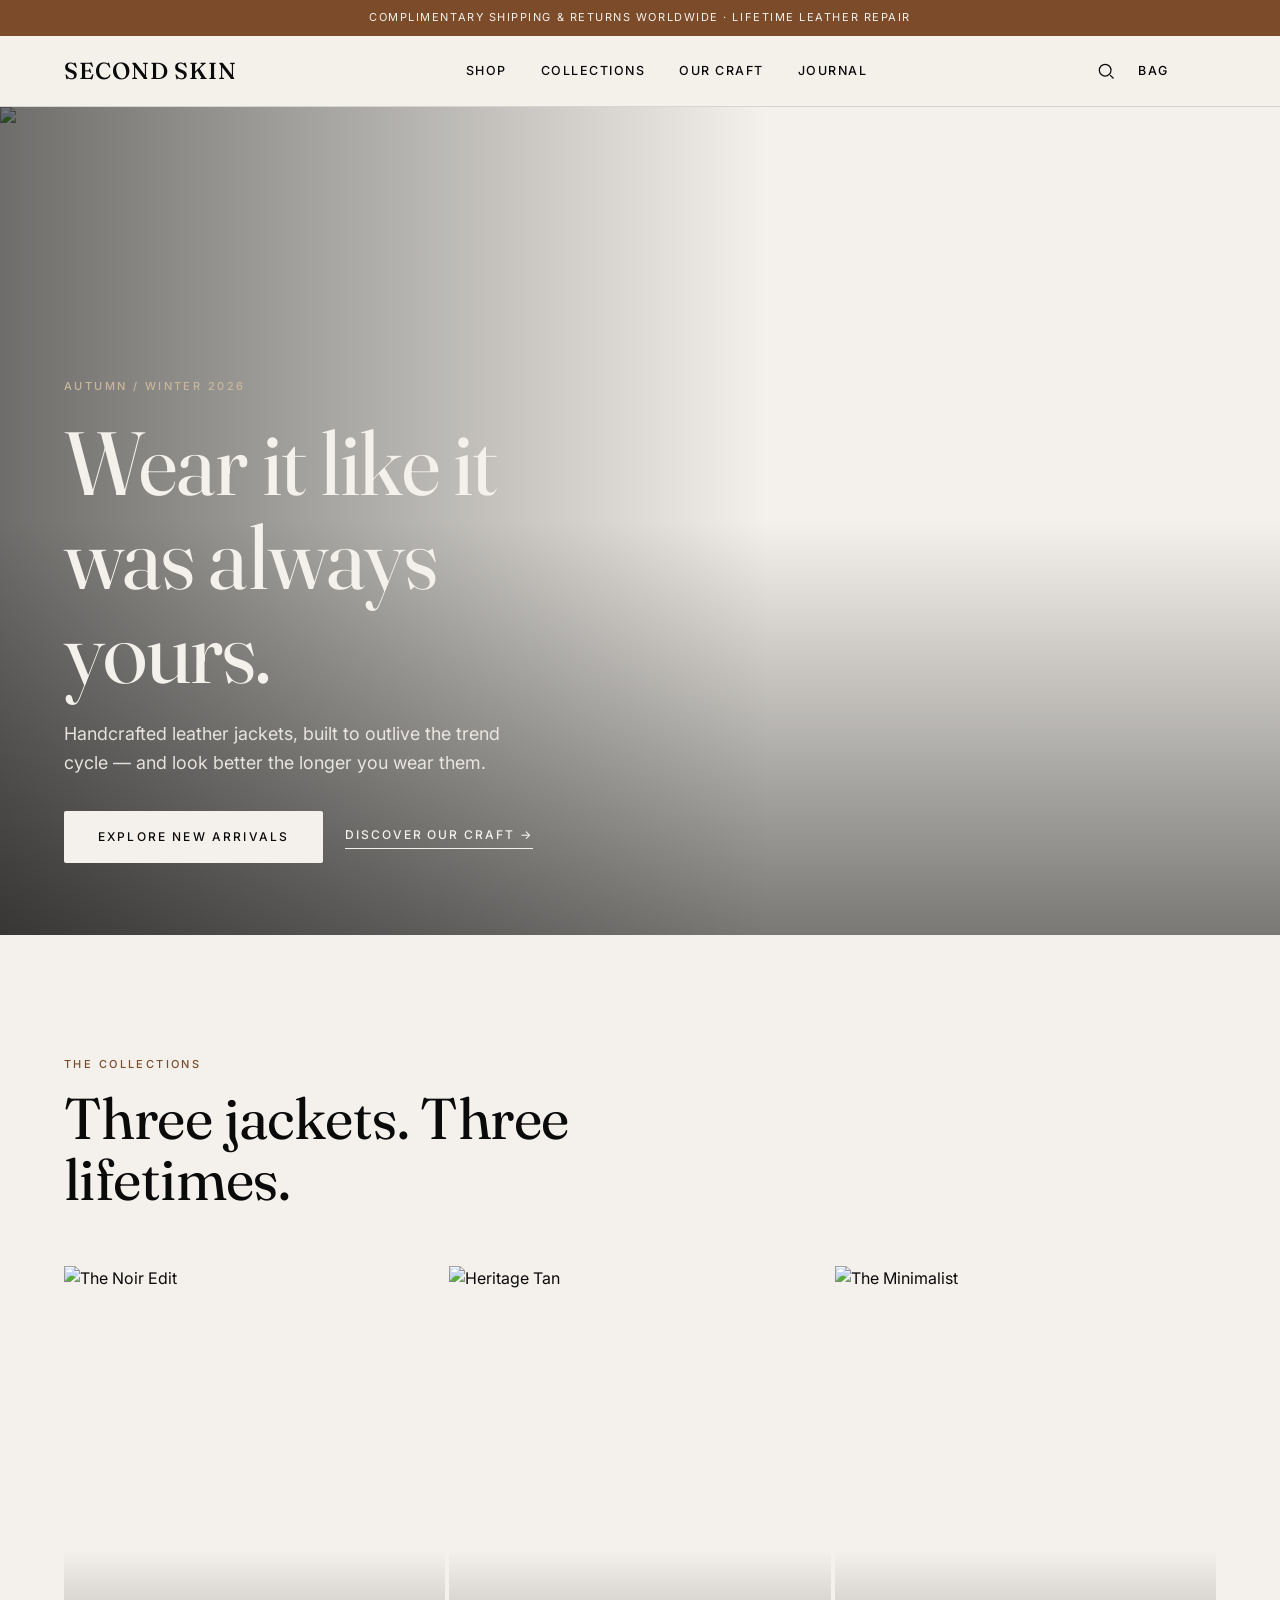
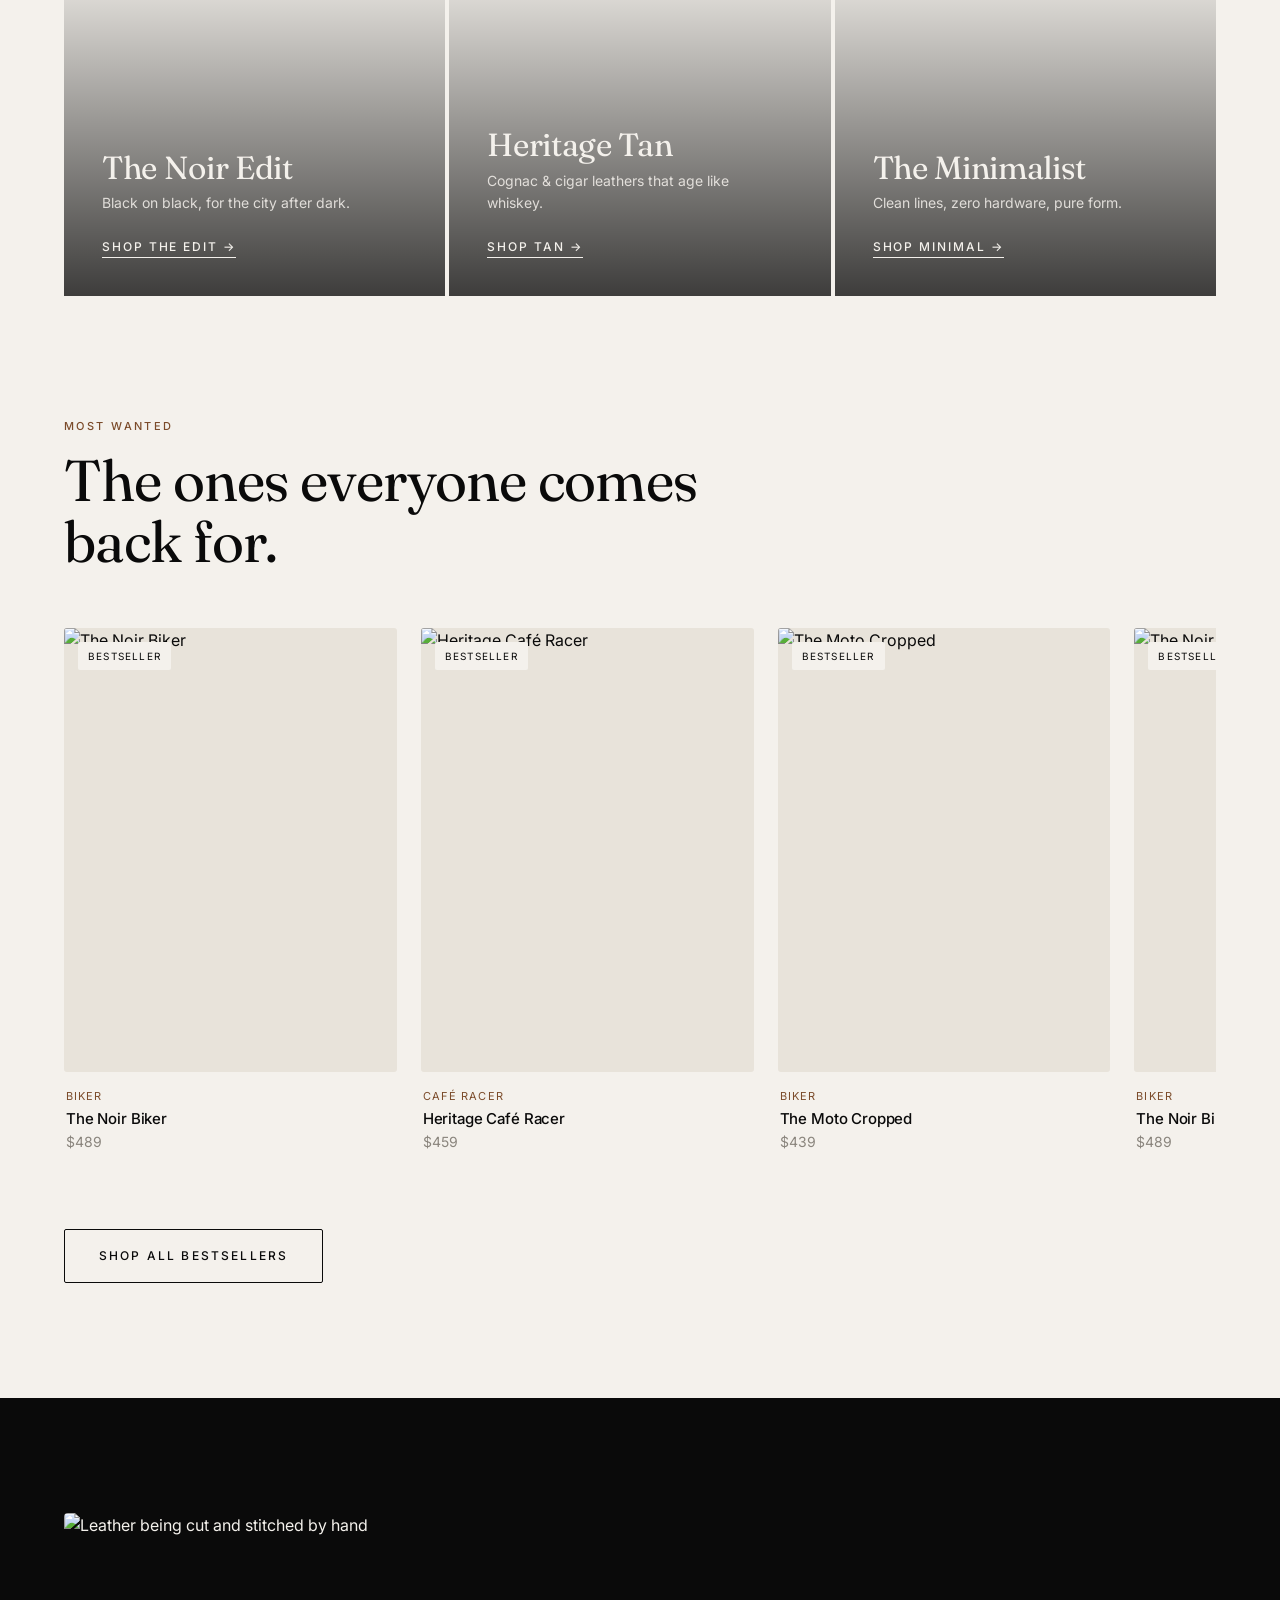
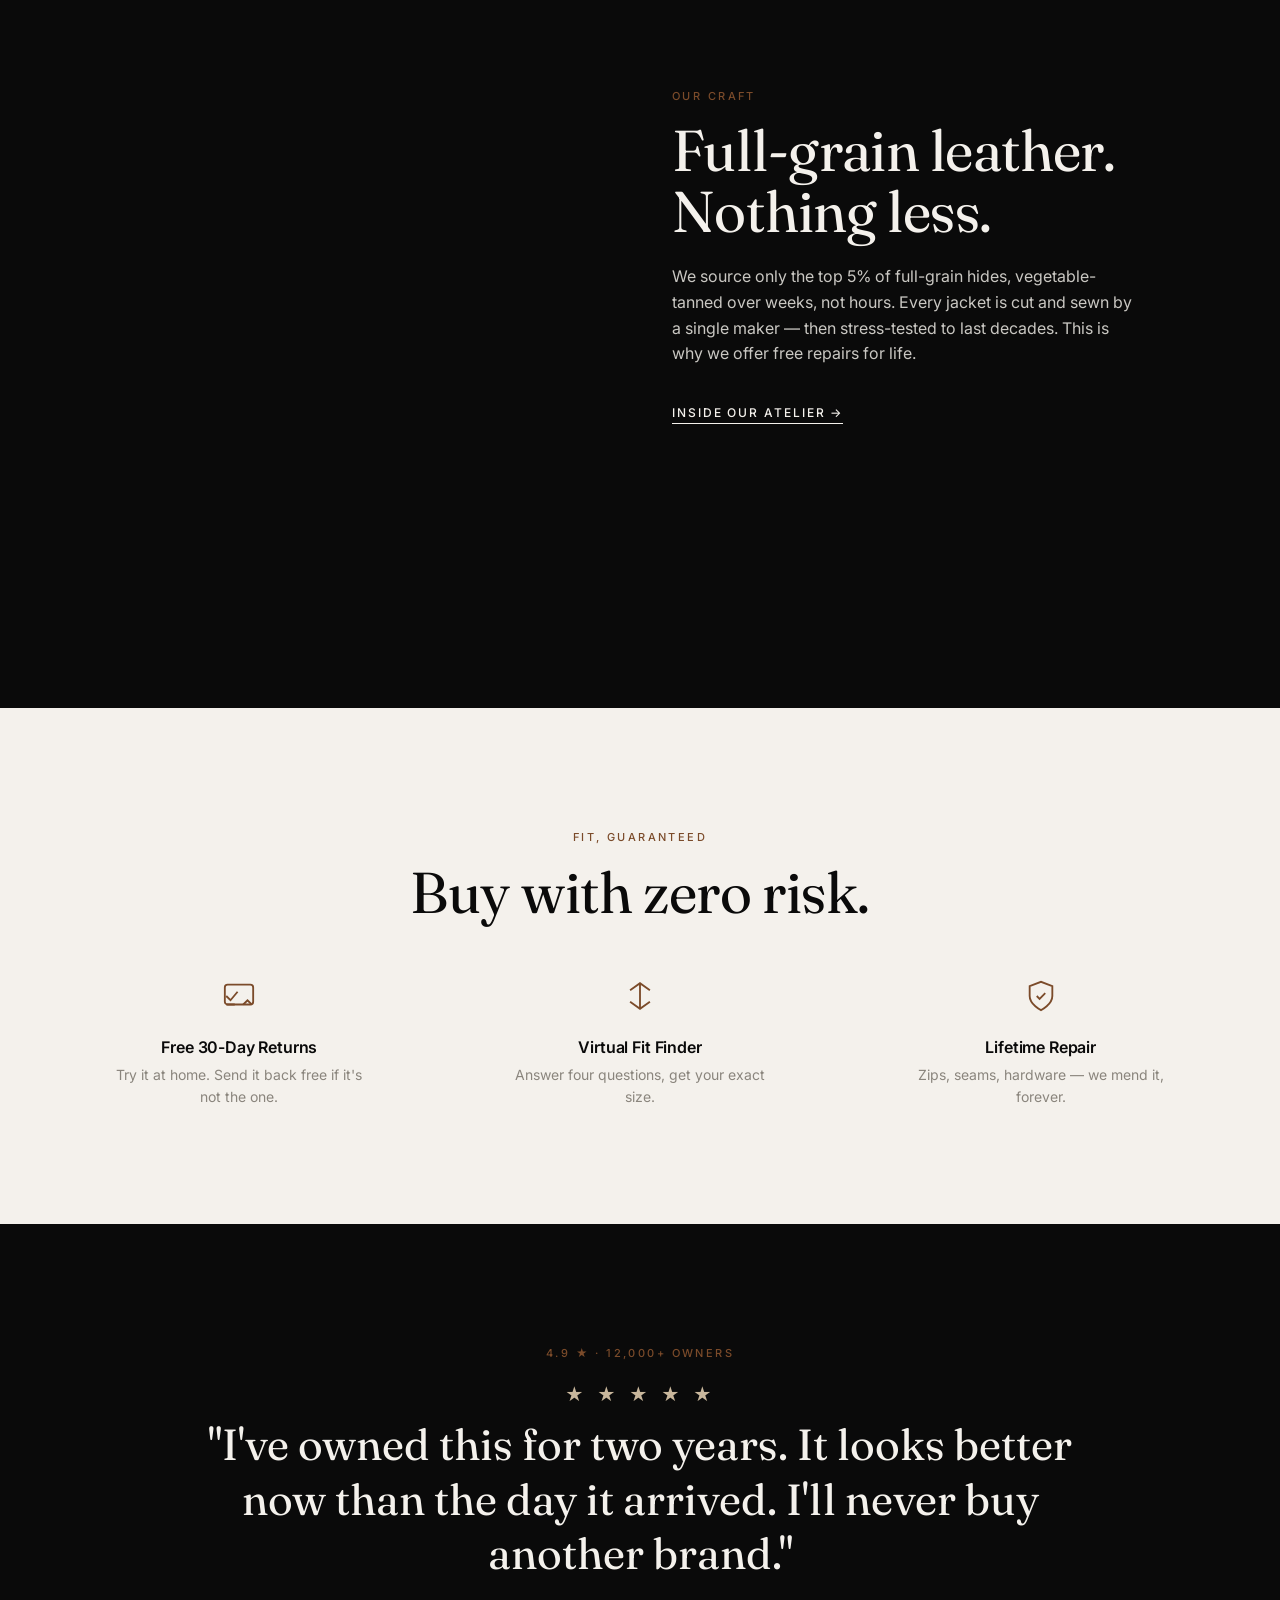
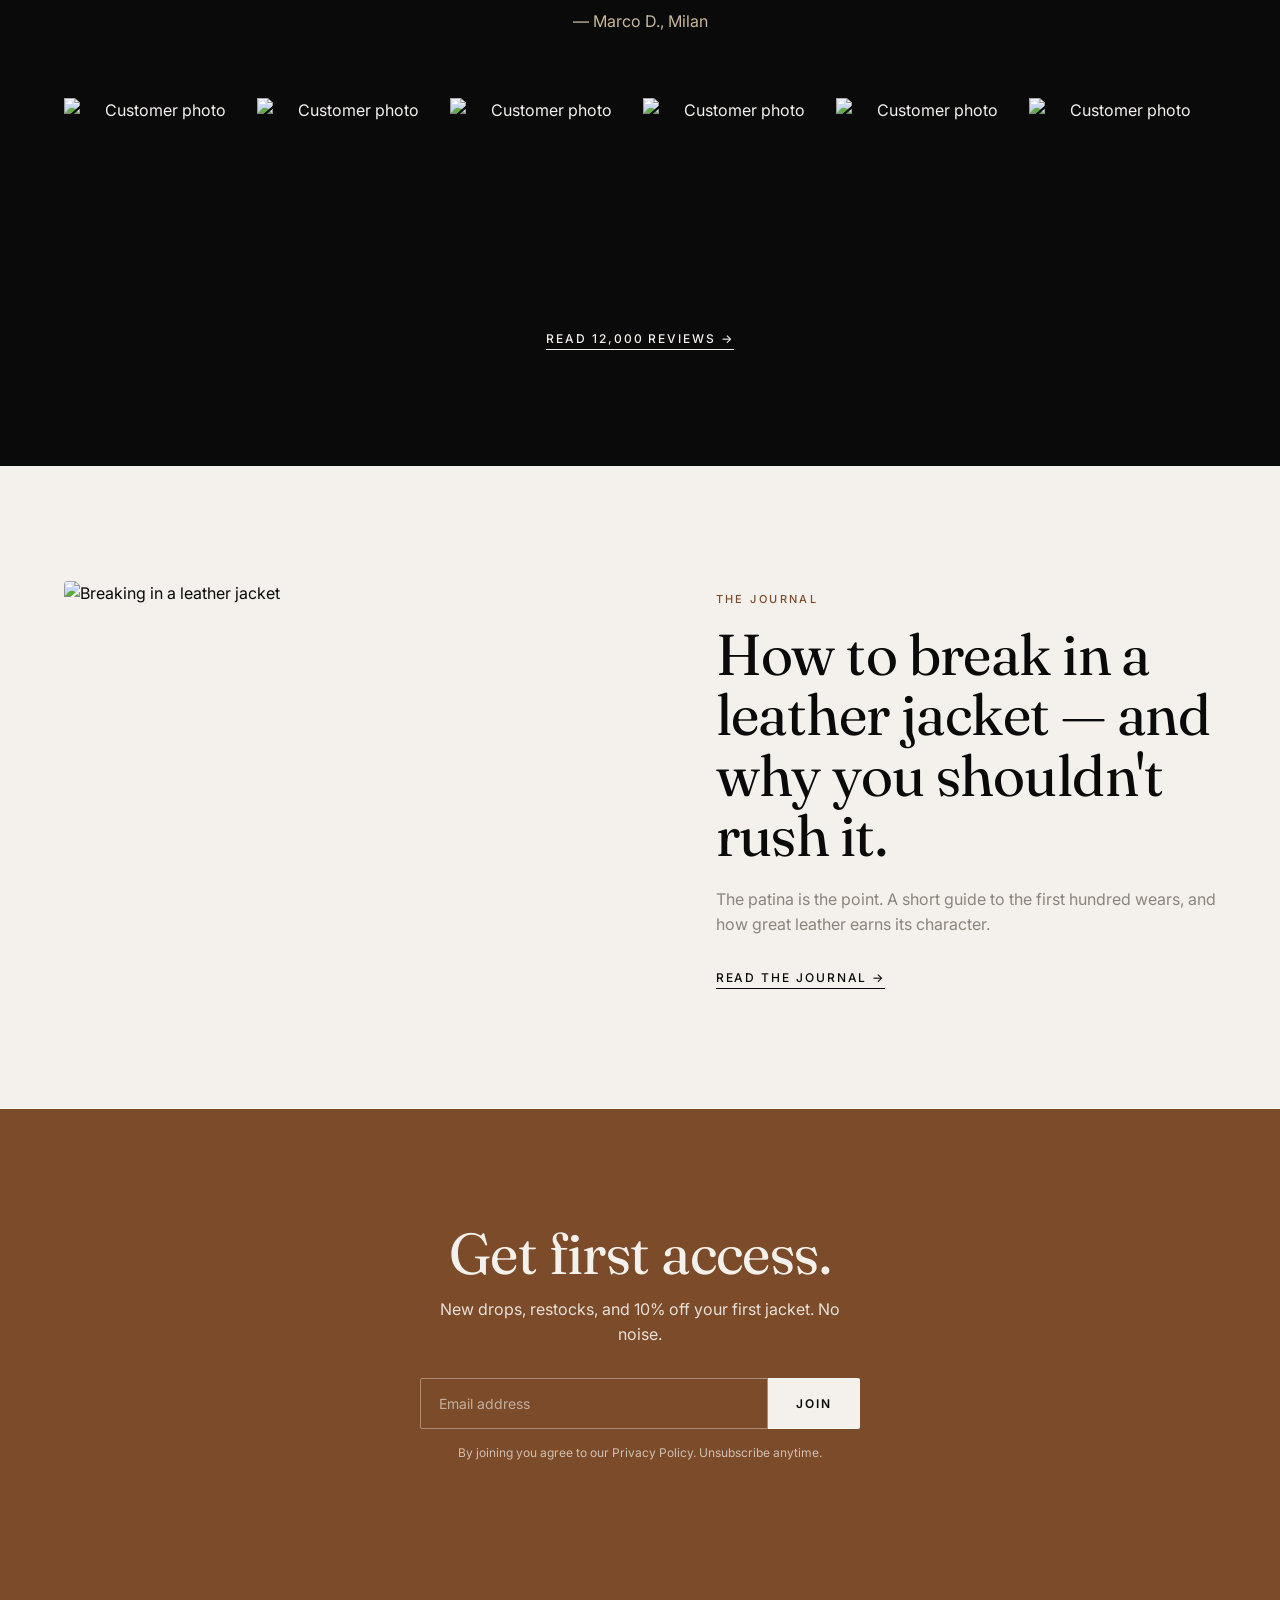
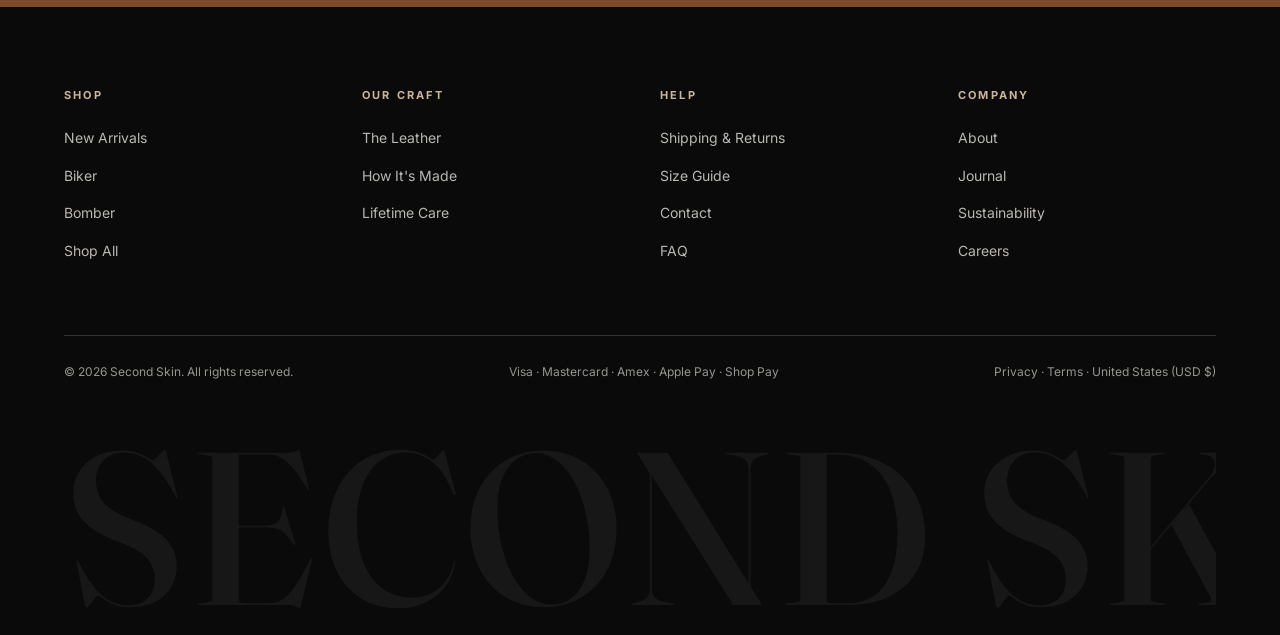
==== index.html @ db8f39bc "Initial commit: SECOND SKIN leather jacket storefront Complete static e-commerce front-end (HTML/CSS" ====
<!DOCTYPE html>
<html lang="en">
<head>
  <meta charset="UTF-8">
  <meta name="viewport" content="width=device-width, initial-scale=1.0">
  <title>Second Skin — Handcrafted Leather Jackets</title>
  <meta name="description" content="Second Skin makes handcrafted, full-grain leather jackets built to outlive the trend cycle. Free worldwide shipping, 30-day returns, lifetime repair.">
  <link rel="preconnect" href="https://fonts.googleapis.com">
  <link rel="preconnect" href="https://fonts.gstatic.com" crossorigin>
  <link href="https://fonts.googleapis.com/css2?family=Fraunces:opsz,wght@9..144,300;9..144,400;9..144,500&family=Inter:wght@400;500;600&display=swap" rel="stylesheet">
  <link rel="stylesheet" href="css/styles.css">
</head>
<body>
  <div id="site-header"></div>

  <!-- HERO -->
  <section class="hero">
    <div class="hero-media">
      <img src="https://images.unsplash.com/photo-1520975954732-35dd22299614?auto=format&fit=crop&w=1920&q=80" alt="Model in a cognac leather biker jacket at golden hour">
    </div>
    <div class="hero-inner">
      <span class="eyebrow" style="color:var(--sand)">Autumn / Winter 2026</span>
      <h1 class="display">Wear it like it<br>was always yours.</h1>
      <p>Handcrafted leather jackets, built to outlive the trend cycle — and look better the longer you wear them.</p>
      <div class="hero-ctas">
        <a href="shop.html?f=New" class="btn btn-light">Explore New Arrivals</a>
        <a href="craft.html" class="link-underline" style="color:var(--bone)">Discover Our Craft →</a>
      </div>
    </div>
  </section>

  <!-- FEATURED COLLECTIONS -->
  <section class="section">
    <div class="section-head reveal">
      <span class="eyebrow">The Collections</span>
      <h2 class="h2">Three jackets. Three lifetimes.</h2>
    </div>
    <div class="collections">
      <a class="collection-card reveal" href="collections.html#noir">
        <img src="https://images.unsplash.com/photo-1539533018447-63fcce2678e3?auto=format&fit=crop&w=900&q=80" alt="The Noir Edit">
        <div class="cc-body">
          <h3 class="h3">The Noir Edit</h3>
          <p>Black on black, for the city after dark.</p>
          <span class="link-underline" style="color:var(--bone)">Shop The Edit →</span>
        </div>
      </a>
      <a class="collection-card reveal" href="collections.html#tan">
        <img src="https://images.unsplash.com/photo-1591047139829-d91aecb6caea?auto=format&fit=crop&w=900&q=80" alt="Heritage Tan">
        <div class="cc-body">
          <h3 class="h3">Heritage Tan</h3>
          <p>Cognac &amp; cigar leathers that age like whiskey.</p>
          <span class="link-underline" style="color:var(--bone)">Shop Tan →</span>
        </div>
      </a>
      <a class="collection-card reveal" href="collections.html#minimal">
        <img src="https://images.unsplash.com/photo-1521223890158-f9f7c3d5d504?auto=format&fit=crop&w=900&q=80" alt="The Minimalist">
        <div class="cc-body">
          <h3 class="h3">The Minimalist</h3>
          <p>Clean lines, zero hardware, pure form.</p>
          <span class="link-underline" style="color:var(--bone)">Shop Minimal →</span>
        </div>
      </a>
    </div>
  </section>

  <!-- BESTSELLERS RAIL -->
  <section class="section" style="padding-top:0;">
    <div class="section-head reveal">
      <span class="eyebrow">Most Wanted</span>
      <h2 class="h2">The ones everyone comes back for.</h2>
    </div>
    <div class="rail reveal" id="bestseller-rail"></div>
    <div style="margin-top:40px;">
      <a href="shop.html?f=Bestseller" class="btn btn-outline">Shop All Bestsellers</a>
    </div>
  </section>

  <!-- CRAFT STORY -->
  <section class="section dark">
    <div class="split">
      <div class="split-media reveal">
        <img src="https://images.unsplash.com/photo-1556905055-8f358a7a47b2?auto=format&fit=crop&w=1000&q=80" alt="Leather being cut and stitched by hand">
      </div>
      <div class="split-body reveal">
        <span class="eyebrow">Our Craft</span>
        <h2 class="h2" style="margin:14px 0;">Full-grain leather.<br>Nothing less.</h2>
        <p>We source only the top 5% of full-grain hides, vegetable-tanned over weeks, not hours. Every jacket is cut and sewn by a single maker — then stress-tested to last decades. This is why we offer free repairs for life.</p>
        <a href="craft.html" class="link-underline" style="color:var(--bone)">Inside Our Atelier →</a>
      </div>
    </div>
  </section>

  <!-- REASSURANCE -->
  <section class="section">
    <div class="section-head center reveal">
      <span class="eyebrow">Fit, Guaranteed</span>
      <h2 class="h2">Buy with zero risk.</h2>
    </div>
    <div class="reassure">
      <div class="item reveal">
        <svg viewBox="0 0 24 24"><path d="M3 12l3 3 5-6m4 9l3-3 3 3M3 18h6"/><rect x="2" y="4" width="20" height="14" rx="2"/></svg>
        <h3>Free 30-Day Returns</h3>
        <p>Try it at home. Send it back free if it's not the one.</p>
      </div>
      <div class="item reveal">
        <svg viewBox="0 0 24 24"><path d="M12 3v18M5 8l7-5 7 5M5 16l7 5 7-5"/></svg>
        <h3>Virtual Fit Finder</h3>
        <p>Answer four questions, get your exact size.</p>
      </div>
      <div class="item reveal">
        <svg viewBox="0 0 24 24"><path d="M12 22s8-4 8-10V5l-8-3-8 3v7c0 6 8 10 8 10z"/><path d="M9 12l2 2 4-4"/></svg>
        <h3>Lifetime Repair</h3>
        <p>Zips, seams, hardware — we mend it, forever.</p>
      </div>
    </div>
  </section>

  <!-- SOCIAL PROOF -->
  <section class="section dark center">
    <span class="eyebrow reveal">4.9 ★ · 12,000+ Owners</span>
    <p class="stars reveal" style="margin:16px 0 8px;">★ ★ ★ ★ ★</p>
    <blockquote class="proof-quote reveal">"I've owned this for two years. It looks better now than the day it arrived. I'll never buy another brand."</blockquote>
    <p class="muted reveal">— Marco D., Milan</p>
    <div class="ugc reveal">
      <img src="https://images.unsplash.com/photo-1551028719-00167b16eac5?auto=format&fit=crop&w=400&q=70" alt="Customer photo">
      <img src="https://images.unsplash.com/photo-1473966968600-fa801b869a1a?auto=format&fit=crop&w=400&q=70" alt="Customer photo">
      <img src="https://images.unsplash.com/photo-1485218126466-34e6392ec754?auto=format&fit=crop&w=400&q=70" alt="Customer photo">
      <img src="https://images.unsplash.com/photo-1544022613-e87ca75a784a?auto=format&fit=crop&w=400&q=70" alt="Customer photo">
      <img src="https://images.unsplash.com/photo-1592878904946-b3cd8ae243d0?auto=format&fit=crop&w=400&q=70" alt="Customer photo">
      <img src="https://images.unsplash.com/photo-1496747611176-843222e1e57c?auto=format&fit=crop&w=400&q=70" alt="Customer photo">
    </div>
    <p style="margin-top:40px;"><a href="#" class="link-underline" style="color:var(--bone)">Read 12,000 Reviews →</a></p>
  </section>

  <!-- EDITORIAL TEASER -->
  <section class="section">
    <div class="editorial">
      <a class="editorial-media reveal" href="journal.html">
        <img src="https://images.unsplash.com/photo-1559551409-dadc959f76b8?auto=format&fit=crop&w=1100&q=80" alt="Breaking in a leather jacket">
      </a>
      <div class="reveal">
        <span class="eyebrow">The Journal</span>
        <h2 class="h2" style="margin:14px 0 20px;">How to break in a leather jacket — and why you shouldn't rush it.</h2>
        <p class="muted" style="margin-bottom:26px;">The patina is the point. A short guide to the first hundred wears, and how great leather earns its character.</p>
        <a href="journal.html" class="link-underline">Read The Journal →</a>
      </div>
    </div>
  </section>

  <!-- EMAIL CAPTURE -->
  <section class="section capture">
    <h2 class="h2 reveal">Get first access.</h2>
    <p class="reveal">New drops, restocks, and 10% off your first jacket. No noise.</p>
    <form class="reveal" onsubmit="event.preventDefault(); this.reset(); showToast('Welcome to Second Skin — check your inbox for 10% off.');">
      <input type="email" placeholder="Email address" required aria-label="Email address">
      <button type="submit">Join</button>
    </form>
    <p class="note reveal">By joining you agree to our Privacy Policy. Unsubscribe anytime.</p>
  </section>

  <div id="site-footer"></div>

  <script src="js/products.js"></script>
  <script src="js/cart.js"></script>
  <script src="js/main.js"></script>
  <script>
    document.addEventListener("DOMContentLoaded", () => {
      const rail = document.getElementById("bestseller-rail");
      const best = PRODUCTS.filter(p => p.tag === "Bestseller").concat(PRODUCTS).slice(0, 6);
      rail.innerHTML = best.map(productCardHTML).join("");
    });
  </script>
</body>
</html>
---- css/styles.css ----
/* =========================================================
   SECOND SKIN — Design System
   ========================================================= */

:root {
  /* Palette */
  --onyx:        #0A0A0A;
  --bone:        #F4F1EC;
  --smoke:       #1C1C1C;
  --cognac:      #7B4B2A;
  --cognac-deep: #5E3920;
  --sand:        #C9B79C;
  --stone:       #8A857D;
  --line:        rgba(0,0,0,0.12);
  --line-light:  rgba(255,255,255,0.16);

  /* Type */
  --serif: "Fraunces", Georgia, "Times New Roman", serif;
  --sans:  "Inter", -apple-system, BlinkMacSystemFont, "Segoe UI", sans-serif;

  /* Spacing scale */
  --pad: clamp(20px, 5vw, 80px);

  /* Motion */
  --ease: cubic-bezier(0.22, 1, 0.36, 1);
}

/* ---------- Reset ---------- */
*, *::before, *::after { box-sizing: border-box; margin: 0; padding: 0; }
html { scroll-behavior: smooth; -webkit-text-size-adjust: 100%; }
body {
  font-family: var(--sans);
  background: var(--bone);
  color: var(--onyx);
  line-height: 1.6;
  font-size: 16px;
  -webkit-font-smoothing: antialiased;
  overflow-x: hidden;
}
img { display: block; max-width: 100%; height: auto; }
a { color: inherit; text-decoration: none; }
button { font-family: inherit; cursor: pointer; border: none; background: none; }
ul { list-style: none; }

/* ---------- Typographic helpers ---------- */
.eyebrow {
  font-size: 11px;
  letter-spacing: 0.22em;
  text-transform: uppercase;
  font-weight: 500;
  color: var(--cognac);
}
h1, h2, h3 { font-family: var(--serif); font-weight: 400; line-height: 1.05; letter-spacing: -0.01em; }
.display { font-size: clamp(2.6rem, 7vw, 6rem); }
.h2 { font-size: clamp(2rem, 4.5vw, 3.6rem); }
.h3 { font-size: clamp(1.4rem, 2.5vw, 2rem); }
.muted { color: var(--stone); }
.serif { font-family: var(--serif); }

/* ---------- Buttons ---------- */
.btn {
  display: inline-flex; align-items: center; gap: 10px;
  padding: 16px 34px;
  font-size: 12px; letter-spacing: 0.18em; text-transform: uppercase; font-weight: 500;
  border-radius: 2px;
  transition: all .4s var(--ease);
  cursor: pointer;
}
.btn-primary { background: var(--cognac); color: var(--bone); }
.btn-primary:hover { background: var(--cognac-deep); transform: translateY(-2px); }
.btn-light { background: var(--bone); color: var(--onyx); }
.btn-light:hover { background: #fff; transform: translateY(-2px); }
.btn-outline { border: 1px solid currentColor; }
.btn-outline:hover { background: var(--onyx); color: var(--bone); border-color: var(--onyx); }
.link-underline {
  font-size: 12px; letter-spacing: 0.16em; text-transform: uppercase; font-weight: 500;
  border-bottom: 1px solid currentColor; padding-bottom: 3px;
  transition: opacity .3s var(--ease);
}
.link-underline:hover { opacity: .6; }

/* =========================================================
   Announcement bar
   ========================================================= */
.announce {
  background: var(--cognac); color: var(--bone);
  text-align: center; font-size: 11px; letter-spacing: 0.14em; text-transform: uppercase;
  padding: 9px 16px;
}

/* =========================================================
   Header / Nav
   ========================================================= */
.header {
  position: sticky; top: 0; z-index: 100;
  background: rgba(244,241,236,0.85);
  backdrop-filter: saturate(140%) blur(14px);
  border-bottom: 1px solid var(--line);
  transition: background .4s var(--ease);
}
.nav {
  display: flex; align-items: center; justify-content: space-between;
  padding: 0 var(--pad); height: 70px;
}
.brand {
  font-family: var(--serif); font-size: 1.45rem; letter-spacing: 0.04em; font-weight: 500;
  white-space: nowrap;
}
.nav-links { display: flex; gap: 34px; align-items: center; }
.nav-links > li > a {
  font-size: 12.5px; letter-spacing: 0.12em; text-transform: uppercase; font-weight: 500;
  padding: 24px 0; display: inline-block; position: relative;
}
.nav-links > li > a::after {
  content: ""; position: absolute; left: 0; bottom: 18px; height: 1px; width: 0;
  background: var(--onyx); transition: width .35s var(--ease);
}
.nav-links > li:hover > a::after { width: 100%; }
.nav-actions { display: flex; gap: 22px; align-items: center; }
.nav-actions button, .nav-actions a {
  font-size: 12.5px; letter-spacing: 0.1em; text-transform: uppercase; font-weight: 500;
  display: flex; align-items: center; gap: 6px;
}
.cart-count {
  background: var(--cognac); color: var(--bone);
  font-size: 10px; min-width: 18px; height: 18px; border-radius: 9px;
  display: inline-flex; align-items: center; justify-content: center; padding: 0 5px;
}
.icon { width: 20px; height: 20px; stroke: currentColor; fill: none; stroke-width: 1.5; }

/* ---------- Mega menu ---------- */
.has-mega { position: static; }
.mega {
  position: absolute; left: 0; right: 0; top: 100%;
  background: var(--bone); border-top: 1px solid var(--line); border-bottom: 1px solid var(--line);
  display: grid; grid-template-columns: 1fr 1fr 2fr; gap: 50px;
  padding: 50px var(--pad);
  opacity: 0; visibility: hidden; transform: translateY(-10px);
  transition: all .4s var(--ease); z-index: 90;
}
.has-mega:hover .mega { opacity: 1; visibility: visible; transform: translateY(0); }
.mega h4 { font-family: var(--sans); font-size: 11px; letter-spacing: 0.2em; text-transform: uppercase; color: var(--stone); margin-bottom: 18px; }
.mega ul li { margin-bottom: 12px; }
.mega ul li a { font-size: 15px; transition: color .3s; }
.mega ul li a:hover { color: var(--cognac); }
.mega-feature {
  position: relative; border-radius: 4px; overflow: hidden; min-height: 280px;
  display: flex; align-items: flex-end; background-size: cover; background-position: center;
  transition: background-image .4s;
}
.mega-feature::after { content:""; position:absolute; inset:0; background:linear-gradient(transparent 40%, rgba(0,0,0,.6)); }
.mega-feature .cap { position: relative; z-index: 1; color: var(--bone); padding: 26px; }
.mega-feature .cap p { font-size: 12px; letter-spacing: .1em; text-transform: uppercase; }

/* ---------- Mobile nav ---------- */
.burger { display: none; flex-direction: column; gap: 5px; width: 26px; }
.burger span { height: 1.5px; background: var(--onyx); transition: .3s var(--ease); }
.mobile-menu {
  position: fixed; inset: 0; background: var(--bone); z-index: 200;
  transform: translateX(100%); transition: transform .5s var(--ease);
  padding: 90px var(--pad) 40px; overflow-y: auto;
}
.mobile-menu.open { transform: translateX(0); }
.mobile-menu a { font-family: var(--serif); font-size: 1.8rem; display: block; padding: 14px 0; border-bottom: 1px solid var(--line); }
.mobile-close { position: absolute; top: 26px; right: var(--pad); font-size: 26px; }

/* =========================================================
   Hero
   ========================================================= */
.hero {
  position: relative; min-height: 92vh; display: flex; align-items: flex-end;
  color: var(--bone); overflow: hidden;
}
.hero-media { position: absolute; inset: 0; z-index: -1; }
.hero-media img, .hero-media video { width: 100%; height: 100%; object-fit: cover; }
.hero::before {
  content:""; position:absolute; inset:0;
  background: linear-gradient(90deg, rgba(0,0,0,.55), transparent 60%), linear-gradient(transparent 50%, rgba(0,0,0,.5));
  z-index: 0;
}
.hero-inner { position: relative; z-index: 1; padding: var(--pad); padding-bottom: 8vh; max-width: 720px; }
.hero h1 { margin: 18px 0 22px; }
.hero p { font-size: clamp(1rem, 1.4vw, 1.2rem); max-width: 460px; margin-bottom: 34px; color: rgba(244,241,236,.9); }
.hero-ctas { display: flex; gap: 22px; align-items: center; flex-wrap: wrap; }

/* =========================================================
   Generic section
   ========================================================= */
.section { padding: clamp(64px, 9vw, 130px) var(--pad); }
.section-head { max-width: 640px; margin-bottom: 56px; }
.section-head h2 { margin-top: 14px; }
.section.dark { background: var(--onyx); color: var(--bone); }
.section.dark .muted { color: var(--sand); }
.section.smoke { background: var(--smoke); color: var(--bone); }
.center { text-align: center; margin-left: auto; margin-right: auto; }

/* ---------- Collections (3 panels) ---------- */
.collections { display: grid; grid-template-columns: repeat(3,1fr); gap: 4px; }
.collection-card {
  position: relative; min-height: 70vh; overflow: hidden; display: flex; align-items: flex-end;
}
.collection-card img { position:absolute; inset:0; width:100%; height:100%; object-fit:cover; transition: transform 1.2s var(--ease); }
.collection-card::after { content:""; position:absolute; inset:0; background:linear-gradient(transparent 45%, rgba(0,0,0,.75)); transition:.4s; }
.collection-card:hover img { transform: scale(1.06); }
.collection-card .cc-body { position: relative; z-index: 1; padding: 38px; color: var(--bone); }
.collection-card .cc-body h3 { margin-bottom: 8px; }
.collection-card .cc-body p { font-size: 14px; color: rgba(244,241,236,.85); margin-bottom: 18px; max-width: 260px; }

/* ---------- Product grid / rail ---------- */
.rail { display: flex; gap: 24px; overflow-x: auto; padding-bottom: 20px; scroll-snap-type: x mandatory; scrollbar-width: thin; }
.rail .product-card { flex: 0 0 clamp(240px, 26vw, 340px); scroll-snap-align: start; }
.grid {
  display: grid; gap: 30px 24px;
  grid-template-columns: repeat(auto-fill, minmax(260px, 1fr));
}
.product-card { cursor: pointer; }
.product-card .pc-media {
  position: relative; overflow: hidden; border-radius: 3px; background: #e8e3da; aspect-ratio: 3/4;
}
.product-card .pc-media img { width:100%; height:100%; object-fit:cover; transition: opacity .5s var(--ease), transform 1s var(--ease); }
.product-card .pc-media img.alt { position:absolute; inset:0; opacity:0; }
.product-card:hover .pc-media img.alt { opacity: 1; }
.product-card:hover .pc-media img.main { transform: scale(1.04); }
.pc-tag {
  position: absolute; top: 14px; left: 14px; z-index: 2;
  background: var(--bone); color: var(--onyx);
  font-size: 10px; letter-spacing: .12em; text-transform: uppercase; padding: 6px 10px; border-radius: 2px;
}
.pc-quick {
  position: absolute; left: 14px; right: 14px; bottom: 14px; z-index: 2;
  background: var(--onyx); color: var(--bone); text-align: center;
  font-size: 11px; letter-spacing: .16em; text-transform: uppercase; padding: 13px;
  border-radius: 2px; opacity: 0; transform: translateY(12px); transition: .4s var(--ease);
}
.product-card:hover .pc-quick { opacity: 1; transform: translateY(0); }
.pc-info { padding: 16px 2px; }
.pc-info h3 { font-family: var(--sans); font-size: 15px; font-weight: 500; margin-bottom: 4px; }
.pc-info .price { font-size: 14px; color: var(--stone); }
.pc-info .cat { font-size: 11px; letter-spacing:.1em; text-transform:uppercase; color: var(--cognac); margin-bottom:6px; }

/* ---------- Craft split ---------- */
.split { display: grid; grid-template-columns: 1fr 1fr; align-items: center; gap: clamp(30px,5vw,80px); }
.split .split-media { aspect-ratio: 4/5; border-radius: 4px; overflow: hidden; }
.split .split-media img { width:100%; height:100%; object-fit:cover; }
.split-body p { color: rgba(244,241,236,.82); margin: 22px 0 32px; max-width: 460px; }

/* ---------- Reassurance / icons ---------- */
.reassure { display: grid; grid-template-columns: repeat(3,1fr); gap: 50px; text-align: center; }
.reassure .item svg { width: 34px; height: 34px; margin: 0 auto 18px; stroke: var(--cognac); fill:none; stroke-width:1.3; }
.reassure .item h3 { font-family: var(--sans); font-size: 16px; font-weight: 600; margin-bottom: 8px; }
.reassure .item p { font-size: 14px; color: var(--stone); max-width: 260px; margin: 0 auto; }

/* ---------- Social proof ---------- */
.proof-quote { font-family: var(--serif); font-size: clamp(1.6rem, 3.4vw, 2.8rem); line-height: 1.25; max-width: 900px; margin: 0 auto 28px; }
.stars { color: var(--sand); letter-spacing: 4px; font-size: 18px; }
.ugc { display: grid; grid-template-columns: repeat(6,1fr); gap: 6px; margin-top: 64px; }
.ugc img { aspect-ratio: 1; object-fit: cover; filter: grayscale(.2); transition: .5s var(--ease); }
.ugc img:hover { filter: grayscale(0); transform: scale(1.03); }

/* ---------- Editorial teaser ---------- */
.editorial { display: grid; grid-template-columns: 1.2fr 1fr; gap: clamp(24px,4vw,60px); align-items: center; }
.editorial-media { aspect-ratio: 16/11; overflow: hidden; border-radius: 4px; }
.editorial-media img { width:100%; height:100%; object-fit:cover; transition: transform 1s var(--ease); }
.editorial:hover .editorial-media img { transform: scale(1.04); }

/* ---------- Email capture ---------- */
.capture { background: var(--cognac); color: var(--bone); text-align: center; }
.capture h2 { margin-bottom: 12px; }
.capture p { max-width: 440px; margin: 0 auto 30px; color: rgba(244,241,236,.9); }
.capture form { display: flex; max-width: 440px; margin: 0 auto; gap: 0; }
.capture input {
  flex: 1; padding: 16px 18px; border: 1px solid rgba(244,241,236,.4); background: transparent;
  color: var(--bone); font-family: inherit; font-size: 14px; border-radius: 2px 0 0 2px; outline: none;
}
.capture input::placeholder { color: rgba(244,241,236,.6); }
.capture button { background: var(--bone); color: var(--onyx); padding: 0 28px; font-size: 12px; letter-spacing:.16em; text-transform:uppercase; font-weight:600; border-radius: 0 2px 2px 0; }
.capture .note { font-size: 12px; margin-top: 14px; color: rgba(244,241,236,.7); }

/* =========================================================
   Footer
   ========================================================= */
.footer { background: var(--onyx); color: var(--bone); padding: 80px var(--pad) 0; }
.footer-cols { display: grid; grid-template-columns: repeat(4,1fr); gap: 40px; padding-bottom: 60px; }
.footer-cols h4 { font-size: 11px; letter-spacing:.2em; text-transform:uppercase; color: var(--sand); margin-bottom: 20px; }
.footer-cols li { margin-bottom: 12px; }
.footer-cols a { font-size: 14px; color: rgba(244,241,236,.75); transition: color .3s; }
.footer-cols a:hover { color: var(--bone); }
.footer-bottom { display:flex; justify-content: space-between; align-items: center; flex-wrap: wrap; gap: 16px; padding: 26px 0; border-top: 1px solid var(--line-light); font-size: 12px; color: rgba(244,241,236,.6); }
.footer-bottom .pay { display:flex; gap:10px; }
.footer-wordmark {
  font-family: var(--serif); font-weight: 500; text-align: center; line-height: 1;
  font-size: clamp(3rem, 17vw, 16rem); color: rgba(244,241,236,.06);
  padding: 10px 0 0; letter-spacing: .02em; user-select: none; white-space: nowrap; overflow: hidden;
}

/* =========================================================
   Cart drawer
   ========================================================= */
.drawer-overlay { position: fixed; inset:0; background: rgba(0,0,0,.45); z-index: 300; opacity:0; visibility:hidden; transition:.4s; }
.drawer-overlay.open { opacity:1; visibility:visible; }
.drawer {
  position: fixed; top:0; right:0; height:100%; width: min(440px, 92vw); background: var(--bone); z-index: 301;
  transform: translateX(100%); transition: transform .5s var(--ease); display:flex; flex-direction:column;
}
.drawer.open { transform: translateX(0); }
.drawer-head { display:flex; justify-content: space-between; align-items:center; padding: 24px var(--pad); border-bottom:1px solid var(--line); }
.drawer-head h3 { font-family: var(--sans); font-size: 14px; letter-spacing:.16em; text-transform:uppercase; font-weight:600; }
.drawer-items { flex:1; overflow-y:auto; padding: 10px var(--pad); }
.drawer-item { display:grid; grid-template-columns: 70px 1fr auto; gap: 16px; padding: 22px 0; border-bottom:1px solid var(--line); }
.drawer-item img { width:70px; height:90px; object-fit:cover; border-radius:2px; }
.drawer-item h4 { font-family: var(--sans); font-size: 14px; font-weight:500; }
.drawer-item .meta { font-size:12px; color:var(--stone); margin:4px 0; }
.qty { display:inline-flex; align-items:center; gap:12px; border:1px solid var(--line); border-radius:2px; padding:4px 10px; margin-top:8px; }
.qty button { font-size:16px; line-height:1; color:var(--stone); }
.di-remove { font-size:11px; letter-spacing:.1em; text-transform:uppercase; color:var(--stone); border-bottom:1px solid var(--line); align-self:start; }
.drawer-foot { padding: 24px var(--pad); border-top:1px solid var(--line); }
.drawer-foot .row { display:flex; justify-content:space-between; margin-bottom: 8px; font-size:14px; }
.drawer-foot .total { font-size:18px; font-weight:600; }
.drawer-foot .btn { width:100%; justify-content:center; margin-top:16px; }
.drawer-empty { text-align:center; padding: 60px 20px; color: var(--stone); }
.ship-note { font-size:12px; color:var(--stone); text-align:center; margin-top:12px; }

/* =========================================================
   Page header (interior pages)
   ========================================================= */
.page-hero { padding: clamp(60px,9vw,120px) var(--pad) clamp(40px,5vw,64px); border-bottom:1px solid var(--line); }
.page-hero .eyebrow { margin-bottom: 16px; }
.page-hero p { max-width: 560px; color: var(--stone); margin-top: 16px; }
.breadcrumb { font-size: 12px; letter-spacing:.08em; text-transform:uppercase; color: var(--stone); margin-bottom: 20px; }
.breadcrumb a:hover { color: var(--cognac); }

/* ---------- Shop filter bar ---------- */
.filterbar { display:flex; gap: 10px; flex-wrap: wrap; padding: 24px var(--pad); border-bottom:1px solid var(--line); }
.filterbar button {
  font-size: 12px; letter-spacing:.1em; text-transform:uppercase; padding: 9px 18px; border:1px solid var(--line);
  border-radius: 30px; transition:.3s var(--ease); color: var(--stone);
}
.filterbar button.active, .filterbar button:hover { background: var(--onyx); color: var(--bone); border-color: var(--onyx); }

/* =========================================================
   Product detail page (PDP)
   ========================================================= */
.pdp { display:grid; grid-template-columns: 1.15fr 1fr; gap: clamp(30px,5vw,80px); padding: clamp(30px,5vw,60px) var(--pad); }
.pdp-gallery { display:grid; grid-template-columns: 1fr 1fr; gap: 10px; }
.pdp-gallery img { width:100%; aspect-ratio:3/4; object-fit:cover; border-radius:3px; }
.pdp-gallery img:first-child { grid-column: 1 / -1; aspect-ratio: 4/4.4; }
.pdp-info { position: sticky; top: 100px; align-self: start; }
.pdp-info .cat { color: var(--cognac); font-size:12px; letter-spacing:.14em; text-transform:uppercase; }
.pdp-info h1 { font-size: clamp(2rem,4vw,3rem); margin: 12px 0; }
.pdp-price { font-size: 22px; margin-bottom: 6px; }
.pdp-rating { font-size: 13px; color: var(--stone); margin-bottom: 28px; }
.pdp-rating .stars { font-size: 14px; }
.pdp-desc { color: #3a362f; margin-bottom: 30px; line-height: 1.75; }
.opt-label { font-size:12px; letter-spacing:.12em; text-transform:uppercase; margin-bottom: 12px; display:flex; justify-content:space-between; }
.sizes { display:flex; gap:10px; flex-wrap:wrap; margin-bottom: 30px; }
.sizes button {
  min-width:52px; padding:13px 0; border:1px solid var(--line); border-radius:2px; font-size:13px; transition:.25s var(--ease);
}
.sizes button.active { background: var(--onyx); color: var(--bone); border-color: var(--onyx); }
.sizes button:hover:not(.active) { border-color: var(--onyx); }
.pdp-actions { display:flex; gap:14px; margin-bottom: 28px; }
.pdp-actions .btn { flex:1; justify-content:center; }
.pdp-accordion { border-top:1px solid var(--line); }
.acc-item { border-bottom:1px solid var(--line); }
.acc-head { width:100%; display:flex; justify-content:space-between; align-items:center; padding: 20px 0; font-size:13px; letter-spacing:.1em; text-transform:uppercase; font-weight:500; }
.acc-body { max-height:0; overflow:hidden; transition: max-height .4s var(--ease); color: var(--stone); font-size:14px; line-height:1.7; }
.acc-body.open { max-height: 240px; }
.acc-body p { padding-bottom: 20px; }
.pdp-perks { display:flex; gap: 24px; margin: 24px 0; flex-wrap:wrap; }
.pdp-perks span { font-size:12px; color: var(--stone); display:flex; align-items:center; gap:8px; }
.model-note { font-size:12px; color: var(--stone); margin-bottom: 20px; font-style: italic; }

/* ---------- Toast ---------- */
.toast {
  position: fixed; bottom: 28px; left: 50%; transform: translate(-50%, 120%);
  background: var(--onyx); color: var(--bone); padding: 16px 26px; border-radius: 3px;
  font-size: 13px; letter-spacing:.06em; z-index: 400; transition: transform .5s var(--ease); display:flex; gap:12px; align-items:center;
}
.toast.show { transform: translate(-50%, 0); }

/* =========================================================
   Reveal animations
   ========================================================= */
.reveal { opacity: 0; transform: translateY(28px); transition: opacity .9s var(--ease), transform .9s var(--ease); }
.reveal.in { opacity: 1; transform: none; }

/* =========================================================
   Responsive
   ========================================================= */
@media (max-width: 1024px) {
  .pdp { grid-template-columns: 1fr; }
  .pdp-info { position: static; }
  .editorial { grid-template-columns: 1fr; }
  .ugc { grid-template-columns: repeat(3,1fr); }
}
@media (max-width: 860px) {
  .nav-links, .nav-actions .desktop-only { display: none; }
  .burger { display: flex; }
  .collections { grid-template-columns: 1fr; }
  .collection-card { min-height: 56vh; }
  .split { grid-template-columns: 1fr; }
  .reassure { grid-template-columns: 1fr; gap: 40px; }
  .footer-cols { grid-template-columns: 1fr 1fr; }
  .capture form { flex-direction: column; gap: 10px; }
  .capture input, .capture button { border-radius: 2px; width: 100%; padding: 16px; }
  .pdp-gallery { grid-template-columns: 1fr; }
  .pdp-gallery img:first-child { aspect-ratio: 3/4; }
}
@media (max-width: 520px) {
  .footer-cols { grid-template-columns: 1fr; }
  .ugc { grid-template-columns: repeat(2,1fr); }
  .hero-ctas { flex-direction: column; align-items: stretch; }
  .hero-ctas .btn { justify-content: center; }
}
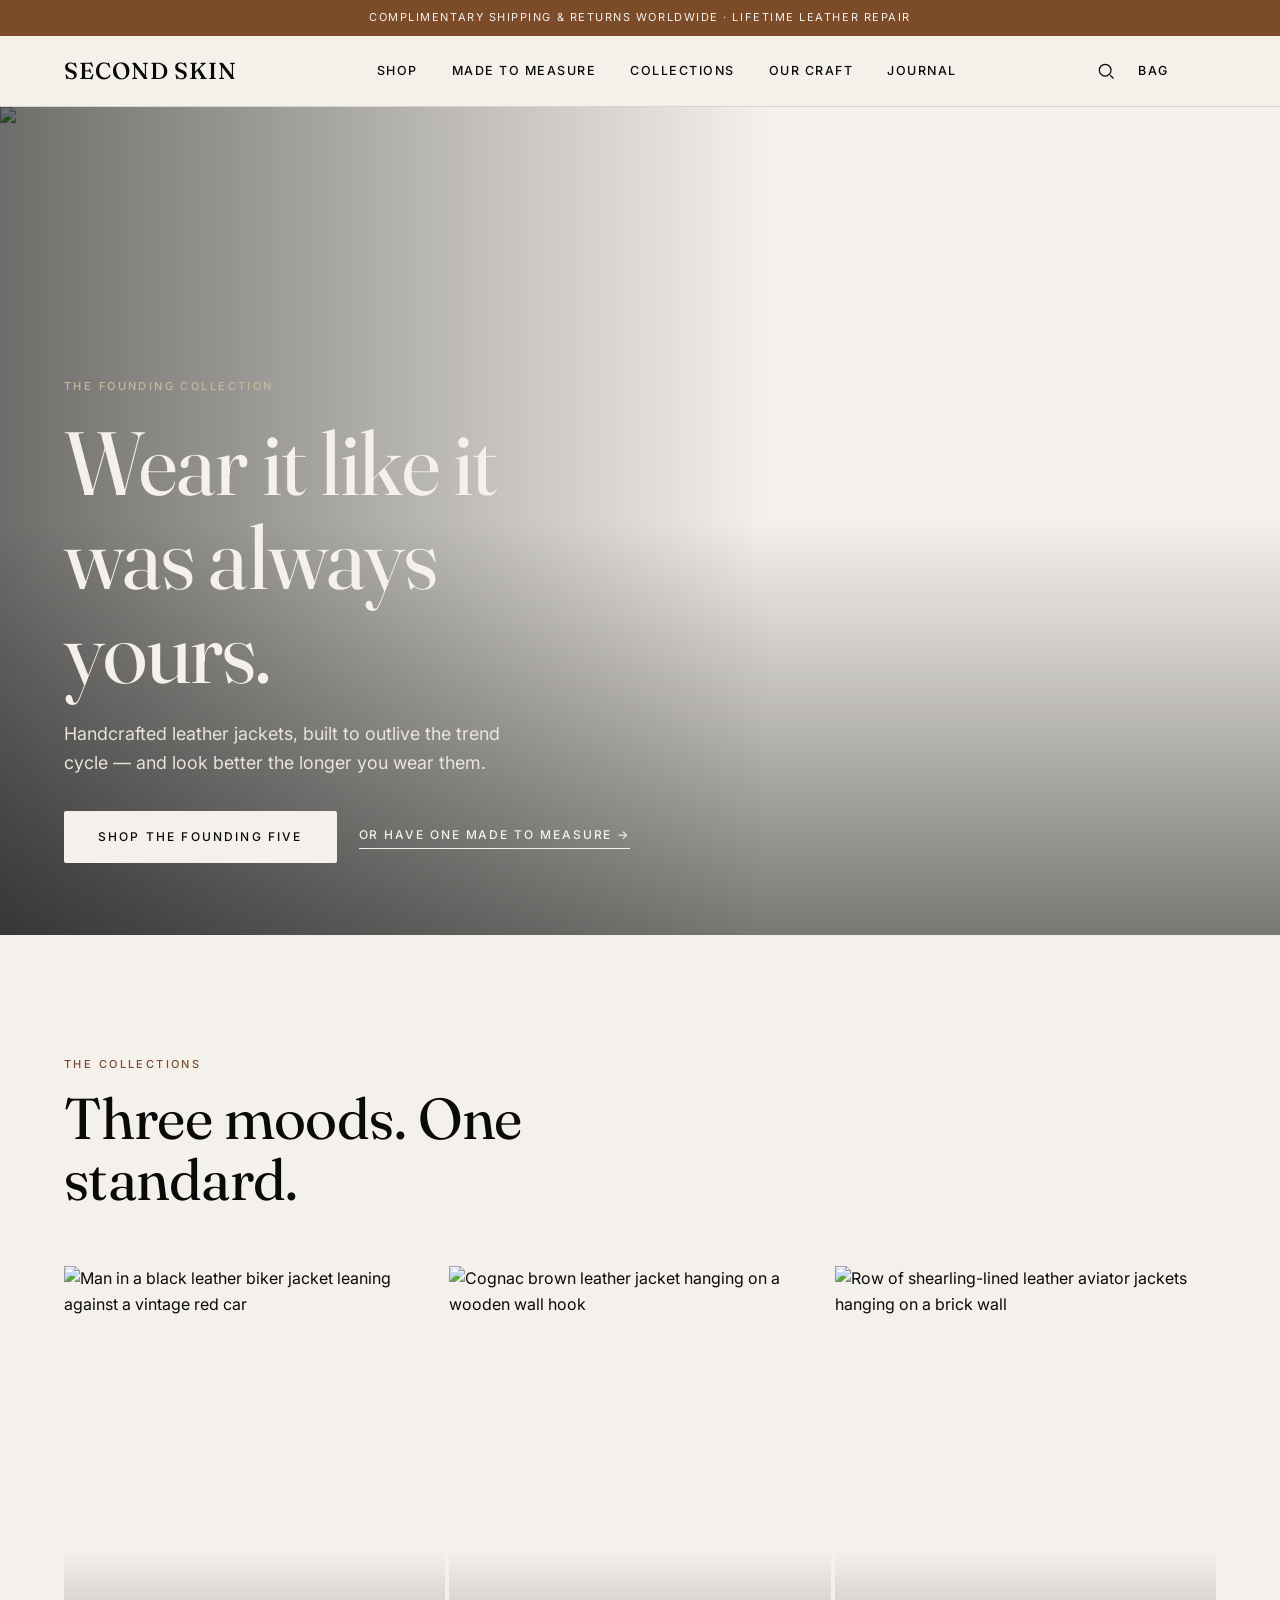
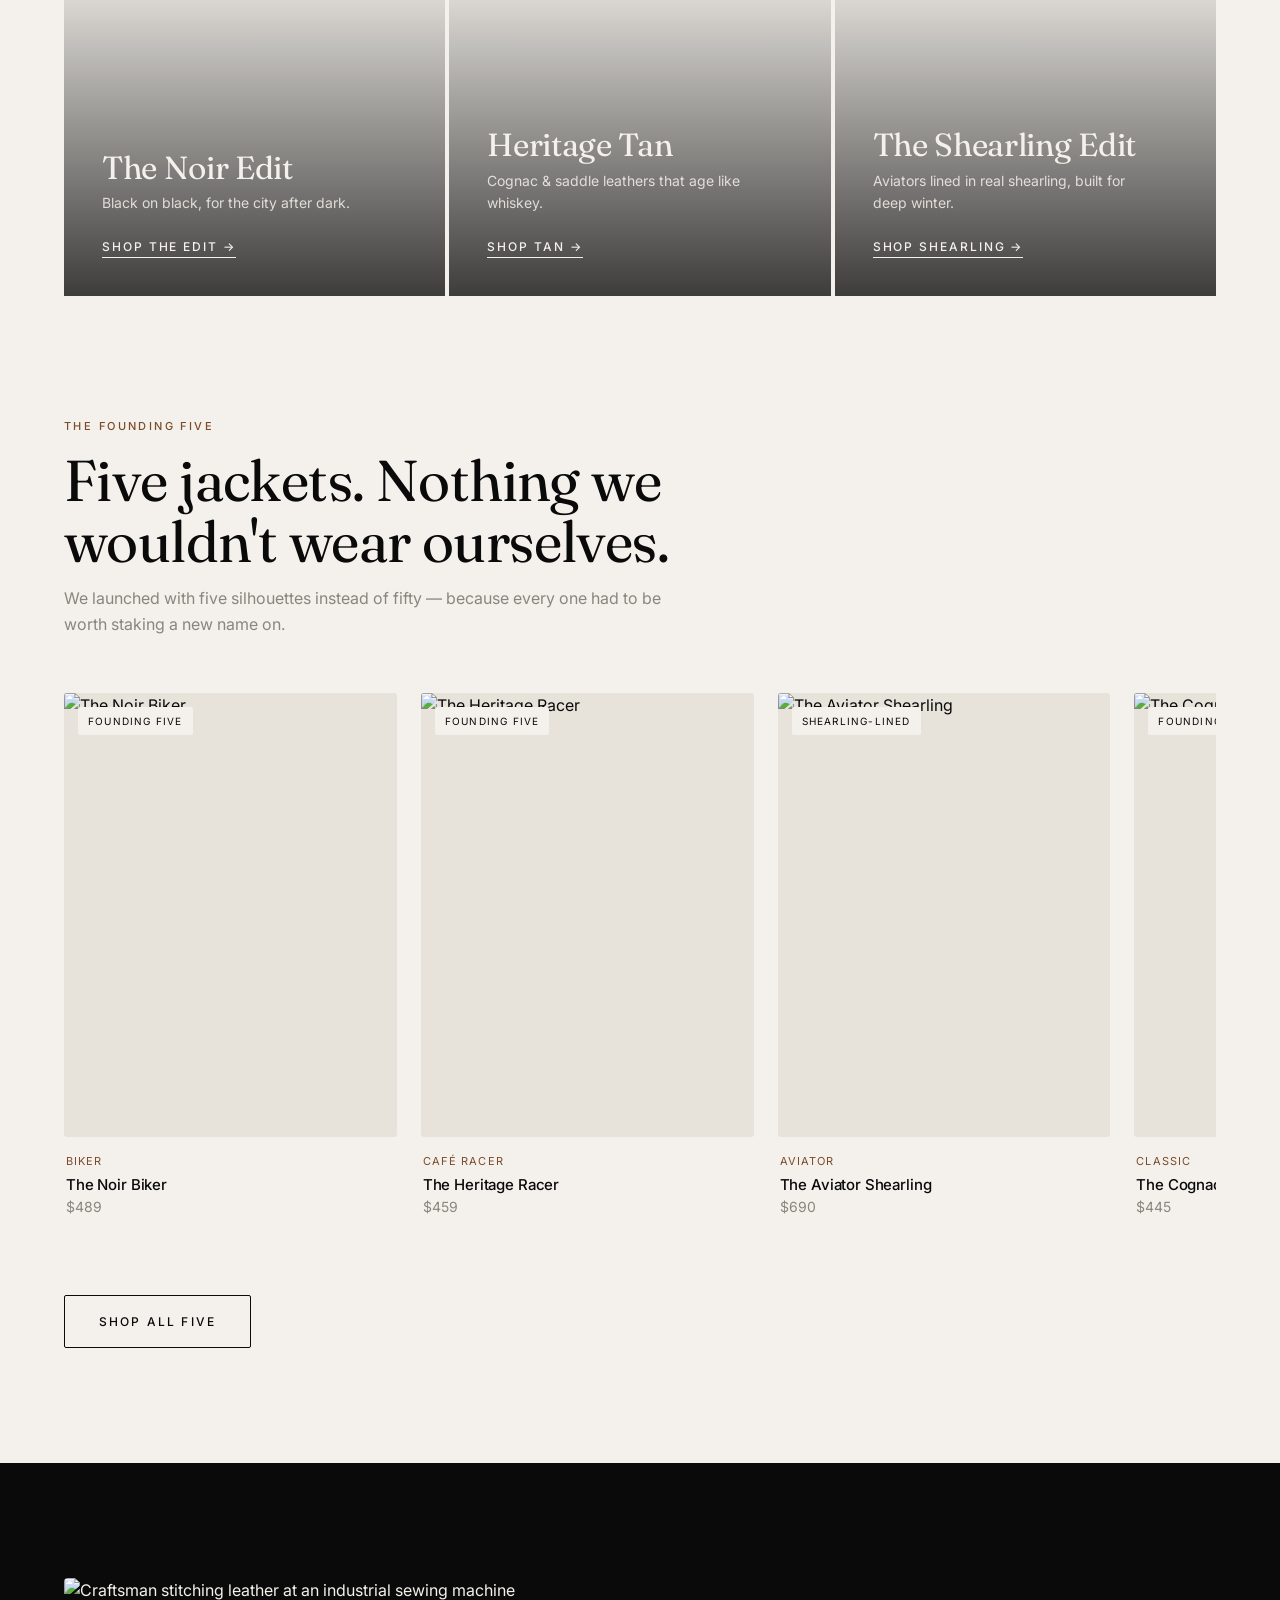
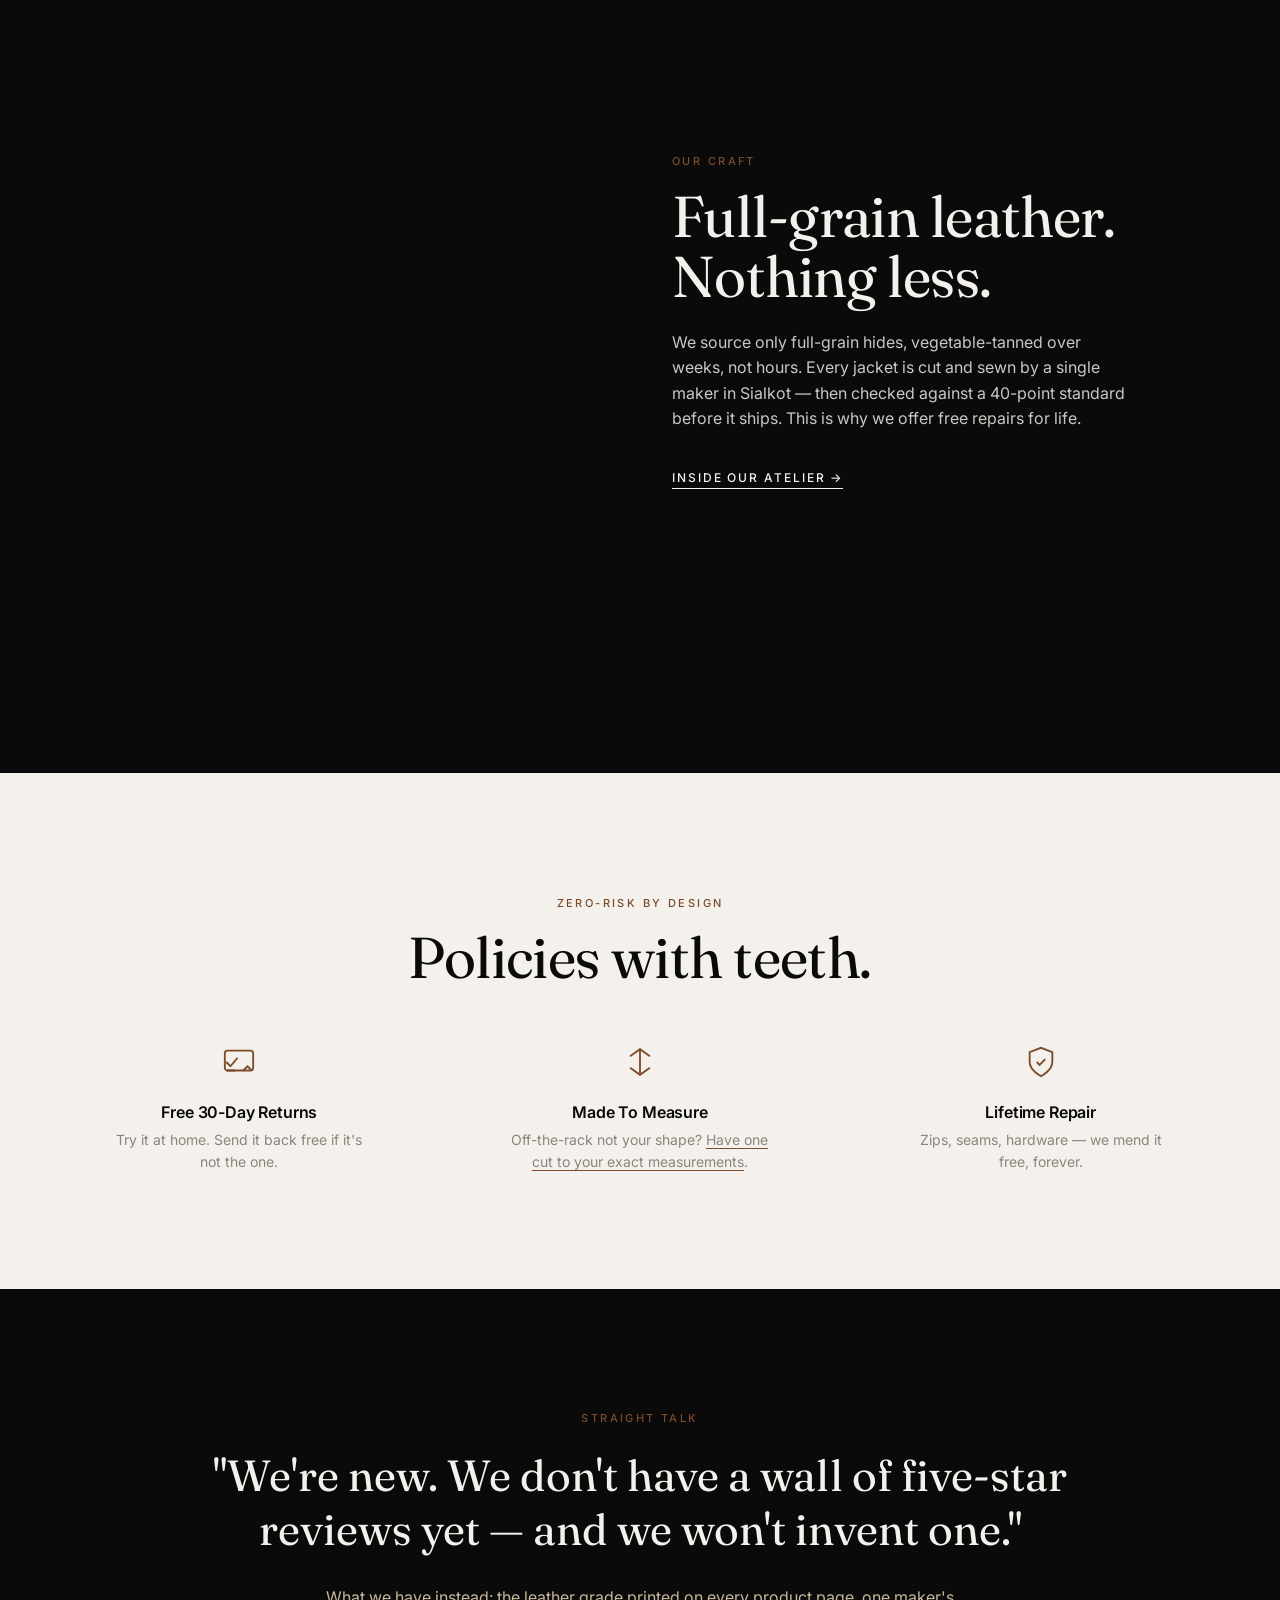
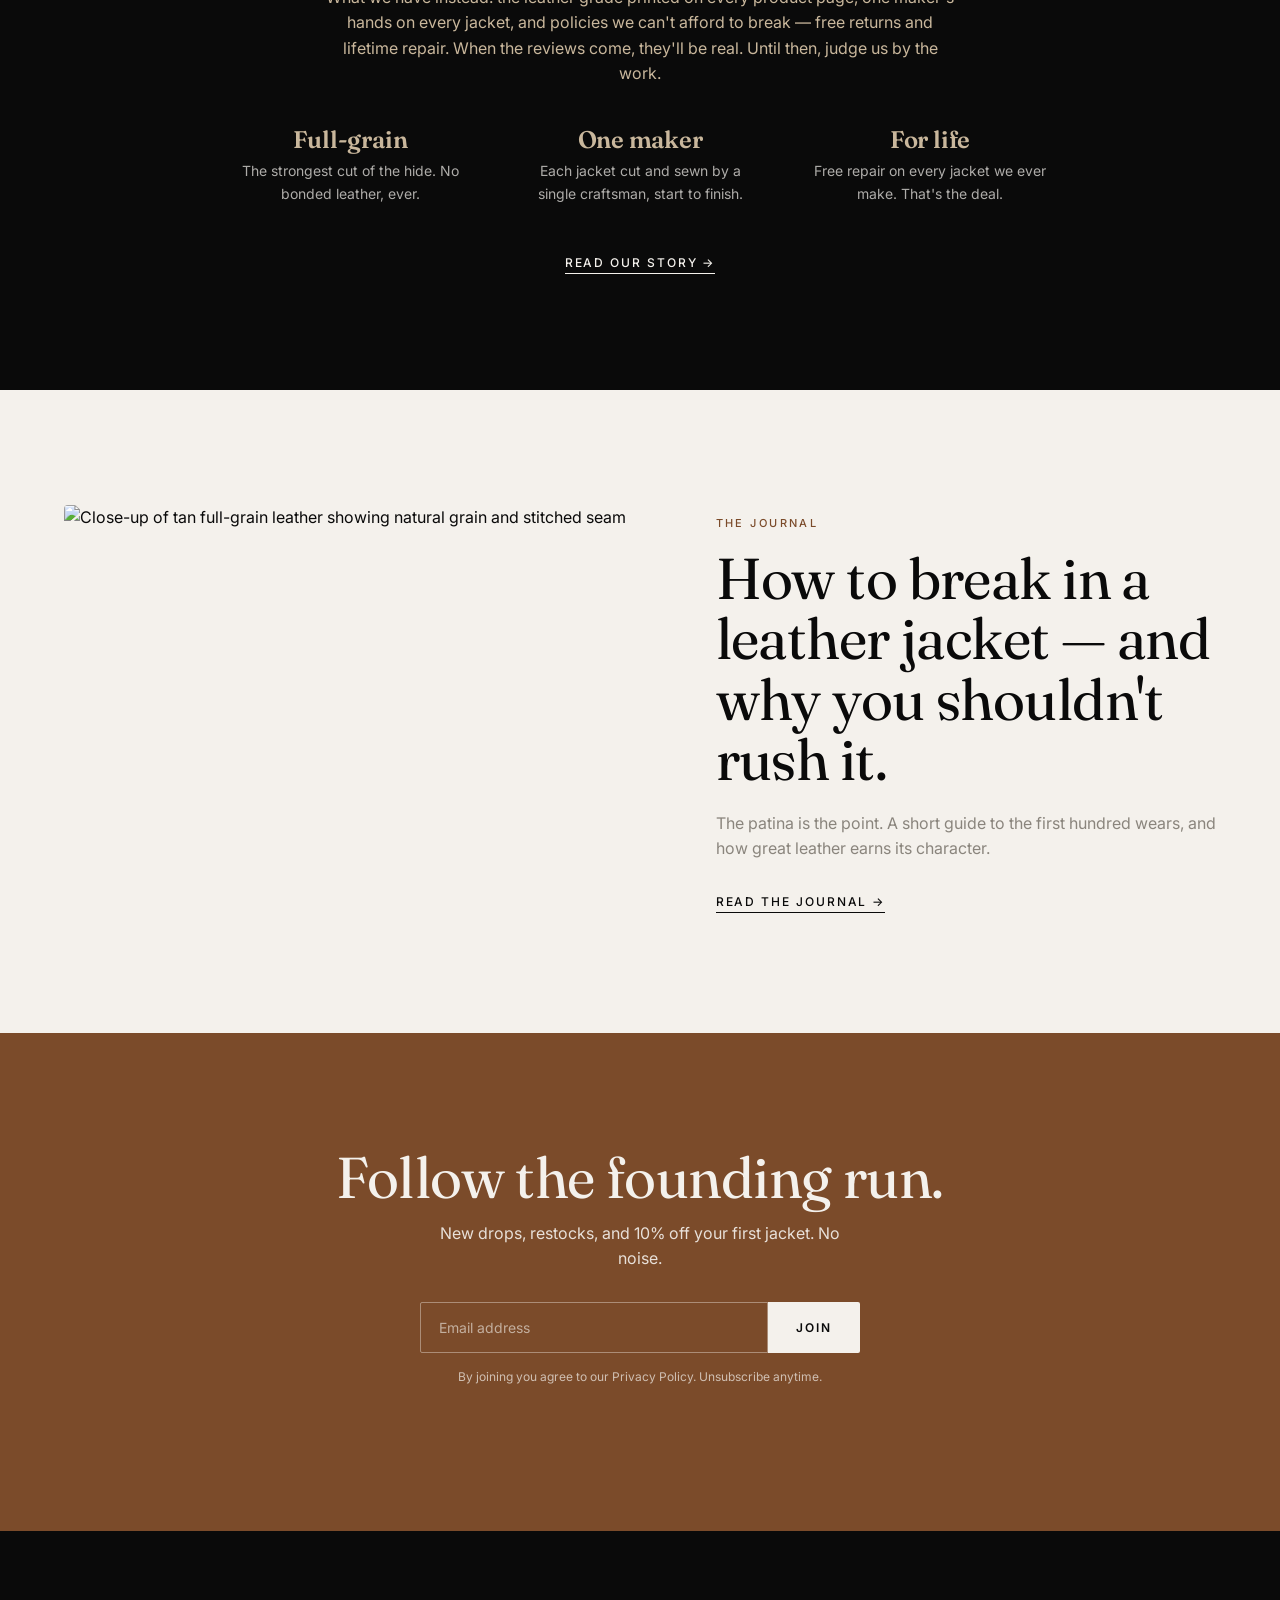
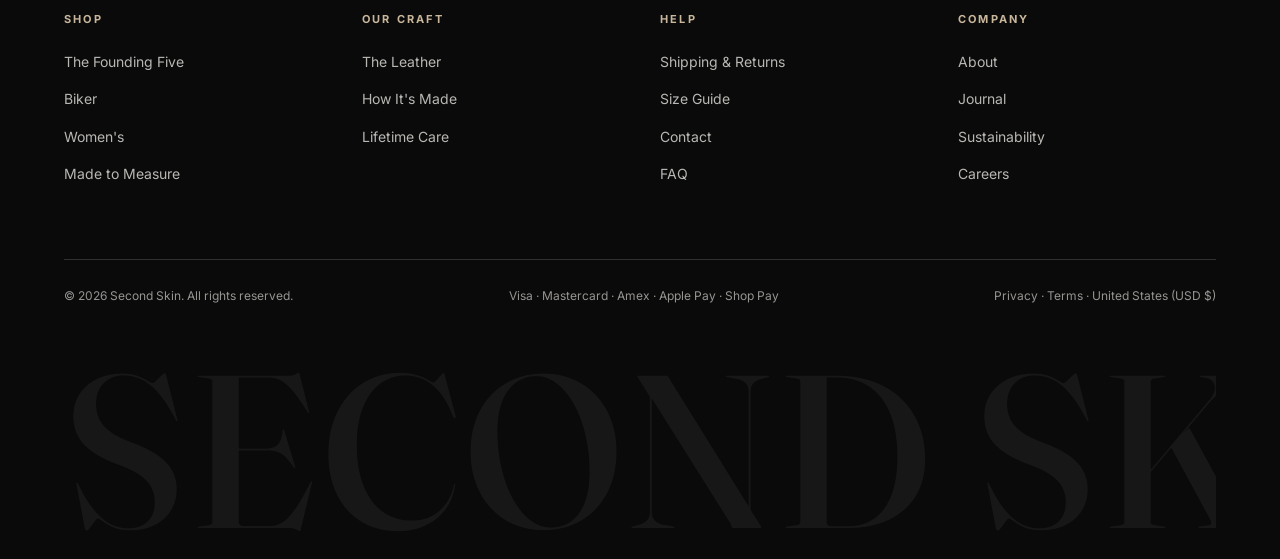
==== commit 14eed6ed: "Honesty & image-accuracy overhaul for launch Images (every one visually verified to show real leathe" ====
--- a/index.html
+++ b/index.html
@@ -4,7 +4,16 @@
   <meta charset="UTF-8">
   <meta name="viewport" content="width=device-width, initial-scale=1.0">
   <title>Second Skin — Handcrafted Leather Jackets</title>
-  <meta name="description" content="Second Skin makes handcrafted, full-grain leather jackets built to outlive the trend cycle. Free worldwide shipping, 30-day returns, lifetime repair.">
+  <meta name="description" content="Second Skin makes handcrafted, full-grain leather jackets built to outlive the trend cycle. The Founding Five launch capsule — plus made-to-measure. Free shipping, 30-day returns, lifetime repair.">
+  <link rel="canonical" href="https://aahad5555.github.io/Second-Skin/">
+  <link rel="icon" href="data:image/svg+xml,%3Csvg xmlns='http://www.w3.org/2000/svg' viewBox='0 0 32 32'%3E%3Crect width='32' height='32' fill='%230A0A0A'/%3E%3Ctext x='16' y='22' font-family='Georgia,serif' font-size='16' fill='%23C9B79C' text-anchor='middle'%3ESS%3C/text%3E%3C/svg%3E">
+  <meta property="og:type" content="website">
+  <meta property="og:site_name" content="Second Skin">
+  <meta property="og:title" content="Second Skin — Handcrafted Leather Jackets">
+  <meta property="og:description" content="Full-grain leather jackets built to outlive the trend cycle. The Founding Five launch capsule, plus made-to-measure.">
+  <meta property="og:url" content="https://aahad5555.github.io/Second-Skin/">
+  <meta property="og:image" content="https://images.unsplash.com/photo-1551028719-00167b16eac5?auto=format&fit=crop&w=1200&q=80">
+  <meta name="twitter:card" content="summary_large_image">
   <link rel="preconnect" href="https://fonts.googleapis.com">
   <link rel="preconnect" href="https://fonts.gstatic.com" crossorigin>
   <link href="https://fonts.googleapis.com/css2?family=Fraunces:opsz,wght@9..144,300;9..144,400;9..144,500&family=Inter:wght@400;500;600&display=swap" rel="stylesheet">
@@ -16,15 +25,15 @@
   <!-- HERO -->
   <section class="hero">
     <div class="hero-media">
-      <img src="https://images.unsplash.com/photo-1520975954732-35dd22299614?auto=format&fit=crop&w=1920&q=80" alt="Model in a cognac leather biker jacket at golden hour">
+      <img src="https://images.unsplash.com/photo-1520975954732-35dd22299614?auto=format&fit=crop&w=1920&q=80" alt="Model in a black full-grain leather biker jacket against a brick warehouse wall">
     </div>
     <div class="hero-inner">
-      <span class="eyebrow" style="color:var(--sand)">Autumn / Winter 2026</span>
+      <span class="eyebrow" style="color:var(--sand)">The Founding Collection</span>
       <h1 class="display">Wear it like it<br>was always yours.</h1>
       <p>Handcrafted leather jackets, built to outlive the trend cycle — and look better the longer you wear them.</p>
       <div class="hero-ctas">
-        <a href="shop.html?f=New" class="btn btn-light">Explore New Arrivals</a>
-        <a href="craft.html" class="link-underline" style="color:var(--bone)">Discover Our Craft →</a>
+        <a href="shop.html" class="btn btn-light">Shop The Founding Five</a>
+        <a href="custom.html" class="link-underline" style="color:var(--bone)">Or Have One Made To Measure →</a>
       </div>
     </div>
   </section>
@@ -33,11 +42,11 @@
   <section class="section">
     <div class="section-head reveal">
       <span class="eyebrow">The Collections</span>
-      <h2 class="h2">Three jackets. Three lifetimes.</h2>
+      <h2 class="h2">Three moods. One standard.</h2>
     </div>
     <div class="collections">
       <a class="collection-card reveal" href="collections.html#noir">
-        <img src="https://images.unsplash.com/photo-1539533018447-63fcce2678e3?auto=format&fit=crop&w=900&q=80" alt="The Noir Edit">
+        <img src="https://images.unsplash.com/photo-1520975661595-6453be3f7070?auto=format&fit=crop&w=900&q=80" alt="Man in a black leather biker jacket leaning against a vintage red car">
         <div class="cc-body">
           <h3 class="h3">The Noir Edit</h3>
           <p>Black on black, for the city after dark.</p>
@@ -45,33 +54,34 @@
         </div>
       </a>
       <a class="collection-card reveal" href="collections.html#tan">
-        <img src="https://images.unsplash.com/photo-1591047139829-d91aecb6caea?auto=format&fit=crop&w=900&q=80" alt="Heritage Tan">
+        <img src="https://images.unsplash.com/photo-1623854156816-4c4fc355ffc7?auto=format&fit=crop&w=900&q=80" alt="Cognac brown leather jacket hanging on a wooden wall hook">
         <div class="cc-body">
           <h3 class="h3">Heritage Tan</h3>
-          <p>Cognac &amp; cigar leathers that age like whiskey.</p>
+          <p>Cognac &amp; saddle leathers that age like whiskey.</p>
           <span class="link-underline" style="color:var(--bone)">Shop Tan →</span>
         </div>
       </a>
-      <a class="collection-card reveal" href="collections.html#minimal">
-        <img src="https://images.unsplash.com/photo-1521223890158-f9f7c3d5d504?auto=format&fit=crop&w=900&q=80" alt="The Minimalist">
+      <a class="collection-card reveal" href="collections.html#shearling">
+        <img src="https://images.unsplash.com/photo-1559551409-dadc959f76b8?auto=format&fit=crop&w=900&q=80" alt="Row of shearling-lined leather aviator jackets hanging on a brick wall">
         <div class="cc-body">
-          <h3 class="h3">The Minimalist</h3>
-          <p>Clean lines, zero hardware, pure form.</p>
-          <span class="link-underline" style="color:var(--bone)">Shop Minimal →</span>
+          <h3 class="h3">The Shearling Edit</h3>
+          <p>Aviators lined in real shearling, built for deep winter.</p>
+          <span class="link-underline" style="color:var(--bone)">Shop Shearling →</span>
         </div>
       </a>
     </div>
   </section>
 
-  <!-- BESTSELLERS RAIL -->
+  <!-- THE FOUNDING FIVE RAIL -->
   <section class="section" style="padding-top:0;">
     <div class="section-head reveal">
-      <span class="eyebrow">Most Wanted</span>
-      <h2 class="h2">The ones everyone comes back for.</h2>
+      <span class="eyebrow">The Founding Five</span>
+      <h2 class="h2">Five jackets. Nothing we wouldn't wear ourselves.</h2>
+      <p class="muted" style="margin-top:14px;">We launched with five silhouettes instead of fifty — because every one had to be worth staking a new name on.</p>
     </div>
     <div class="rail reveal" id="bestseller-rail"></div>
     <div style="margin-top:40px;">
-      <a href="shop.html?f=Bestseller" class="btn btn-outline">Shop All Bestsellers</a>
+      <a href="shop.html" class="btn btn-outline">Shop All Five</a>
     </div>
   </section>
 
@@ -79,12 +89,12 @@
   <section class="section dark">
     <div class="split">
       <div class="split-media reveal">
-        <img src="https://images.unsplash.com/photo-1556905055-8f358a7a47b2?auto=format&fit=crop&w=1000&q=80" alt="Leather being cut and stitched by hand">
+        <img src="https://images.unsplash.com/photo-1534126511673-b6899657816a?auto=format&fit=crop&w=1000&q=80" alt="Craftsman stitching leather at an industrial sewing machine">
       </div>
       <div class="split-body reveal">
         <span class="eyebrow">Our Craft</span>
         <h2 class="h2" style="margin:14px 0;">Full-grain leather.<br>Nothing less.</h2>
-        <p>We source only the top 5% of full-grain hides, vegetable-tanned over weeks, not hours. Every jacket is cut and sewn by a single maker — then stress-tested to last decades. This is why we offer free repairs for life.</p>
+        <p>We source only full-grain hides, vegetable-tanned over weeks, not hours. Every jacket is cut and sewn by a single maker in Sialkot — then checked against a 40-point standard before it ships. This is why we offer free repairs for life.</p>
         <a href="craft.html" class="link-underline" style="color:var(--bone)">Inside Our Atelier →</a>
       </div>
     </div>
@@ -93,8 +103,8 @@
   <!-- REASSURANCE -->
   <section class="section">
     <div class="section-head center reveal">
-      <span class="eyebrow">Fit, Guaranteed</span>
-      <h2 class="h2">Buy with zero risk.</h2>
+      <span class="eyebrow">Zero-Risk By Design</span>
+      <h2 class="h2">Policies with teeth.</h2>
     </div>
     <div class="reassure">
       <div class="item reveal">
@@ -104,39 +114,35 @@
       </div>
       <div class="item reveal">
         <svg viewBox="0 0 24 24"><path d="M12 3v18M5 8l7-5 7 5M5 16l7 5 7-5"/></svg>
-        <h3>Virtual Fit Finder</h3>
-        <p>Answer four questions, get your exact size.</p>
+        <h3>Made To Measure</h3>
+        <p>Off-the-rack not your shape? <a href="custom.html" style="border-bottom:1px solid var(--cognac)">Have one cut to your exact measurements</a>.</p>
       </div>
       <div class="item reveal">
         <svg viewBox="0 0 24 24"><path d="M12 22s8-4 8-10V5l-8-3-8 3v7c0 6 8 10 8 10z"/><path d="M9 12l2 2 4-4"/></svg>
         <h3>Lifetime Repair</h3>
-        <p>Zips, seams, hardware — we mend it, forever.</p>
+        <p>Zips, seams, hardware — we mend it free, forever.</p>
       </div>
     </div>
   </section>
 
-  <!-- SOCIAL PROOF -->
+  <!-- STRAIGHT TALK (honest trust section — no fake reviews) -->
   <section class="section dark center">
-    <span class="eyebrow reveal">4.9 ★ · 12,000+ Owners</span>
-    <p class="stars reveal" style="margin:16px 0 8px;">★ ★ ★ ★ ★</p>
-    <blockquote class="proof-quote reveal">"I've owned this for two years. It looks better now than the day it arrived. I'll never buy another brand."</blockquote>
-    <p class="muted reveal">— Marco D., Milan</p>
-    <div class="ugc reveal">
-      <img src="https://images.unsplash.com/photo-1551028719-00167b16eac5?auto=format&fit=crop&w=400&q=70" alt="Customer photo">
-      <img src="https://images.unsplash.com/photo-1473966968600-fa801b869a1a?auto=format&fit=crop&w=400&q=70" alt="Customer photo">
-      <img src="https://images.unsplash.com/photo-1485218126466-34e6392ec754?auto=format&fit=crop&w=400&q=70" alt="Customer photo">
-      <img src="https://images.unsplash.com/photo-1544022613-e87ca75a784a?auto=format&fit=crop&w=400&q=70" alt="Customer photo">
-      <img src="https://images.unsplash.com/photo-1592878904946-b3cd8ae243d0?auto=format&fit=crop&w=400&q=70" alt="Customer photo">
-      <img src="https://images.unsplash.com/photo-1496747611176-843222e1e57c?auto=format&fit=crop&w=400&q=70" alt="Customer photo">
+    <span class="eyebrow reveal">Straight Talk</span>
+    <blockquote class="proof-quote reveal" style="margin-top:18px;">"We're new. We don't have a wall of five-star reviews yet — and we won't invent one."</blockquote>
+    <p class="muted reveal" style="max-width:640px;margin:0 auto 40px;">What we have instead: the leather grade printed on every product page, one maker's hands on every jacket, and policies we can't afford to break — free returns and lifetime repair. When the reviews come, they'll be real. Until then, judge us by the work.</p>
+    <div class="reassure reveal" style="max-width:820px;margin:0 auto;">
+      <div class="item"><h3 style="color:var(--sand);font-family:var(--serif);font-size:1.5rem;">Full-grain</h3><p style="color:rgba(244,241,236,.7)">The strongest cut of the hide. No bonded leather, ever.</p></div>
+      <div class="item"><h3 style="color:var(--sand);font-family:var(--serif);font-size:1.5rem;">One maker</h3><p style="color:rgba(244,241,236,.7)">Each jacket cut and sewn by a single craftsman, start to finish.</p></div>
+      <div class="item"><h3 style="color:var(--sand);font-family:var(--serif);font-size:1.5rem;">For life</h3><p style="color:rgba(244,241,236,.7)">Free repair on every jacket we ever make. That's the deal.</p></div>
     </div>
-    <p style="margin-top:40px;"><a href="#" class="link-underline" style="color:var(--bone)">Read 12,000 Reviews →</a></p>
+    <p style="margin-top:44px;"><a href="craft.html" class="link-underline reveal" style="color:var(--bone)">Read Our Story →</a></p>
   </section>
 
   <!-- EDITORIAL TEASER -->
   <section class="section">
     <div class="editorial">
       <a class="editorial-media reveal" href="journal.html">
-        <img src="https://images.unsplash.com/photo-1559551409-dadc959f76b8?auto=format&fit=crop&w=1100&q=80" alt="Breaking in a leather jacket">
+        <img src="https://images.unsplash.com/photo-1716295177956-420a647c83ac?auto=format&fit=crop&w=1100&q=80" alt="Close-up of tan full-grain leather showing natural grain and stitched seam">
       </a>
       <div class="reveal">
         <span class="eyebrow">The Journal</span>
@@ -149,7 +155,7 @@
 
   <!-- EMAIL CAPTURE -->
   <section class="section capture">
-    <h2 class="h2 reveal">Get first access.</h2>
+    <h2 class="h2 reveal">Follow the founding run.</h2>
     <p class="reveal">New drops, restocks, and 10% off your first jacket. No noise.</p>
     <form class="reveal" onsubmit="event.preventDefault(); this.reset(); showToast('Welcome to Second Skin — check your inbox for 10% off.');">
       <input type="email" placeholder="Email address" required aria-label="Email address">
@@ -166,8 +172,7 @@
   <script>
     document.addEventListener("DOMContentLoaded", () => {
       const rail = document.getElementById("bestseller-rail");
-      const best = PRODUCTS.filter(p => p.tag === "Bestseller").concat(PRODUCTS).slice(0, 6);
-      rail.innerHTML = best.map(productCardHTML).join("");
+      rail.innerHTML = PRODUCTS.map(productCardHTML).join("");
     });
   </script>
 </body>
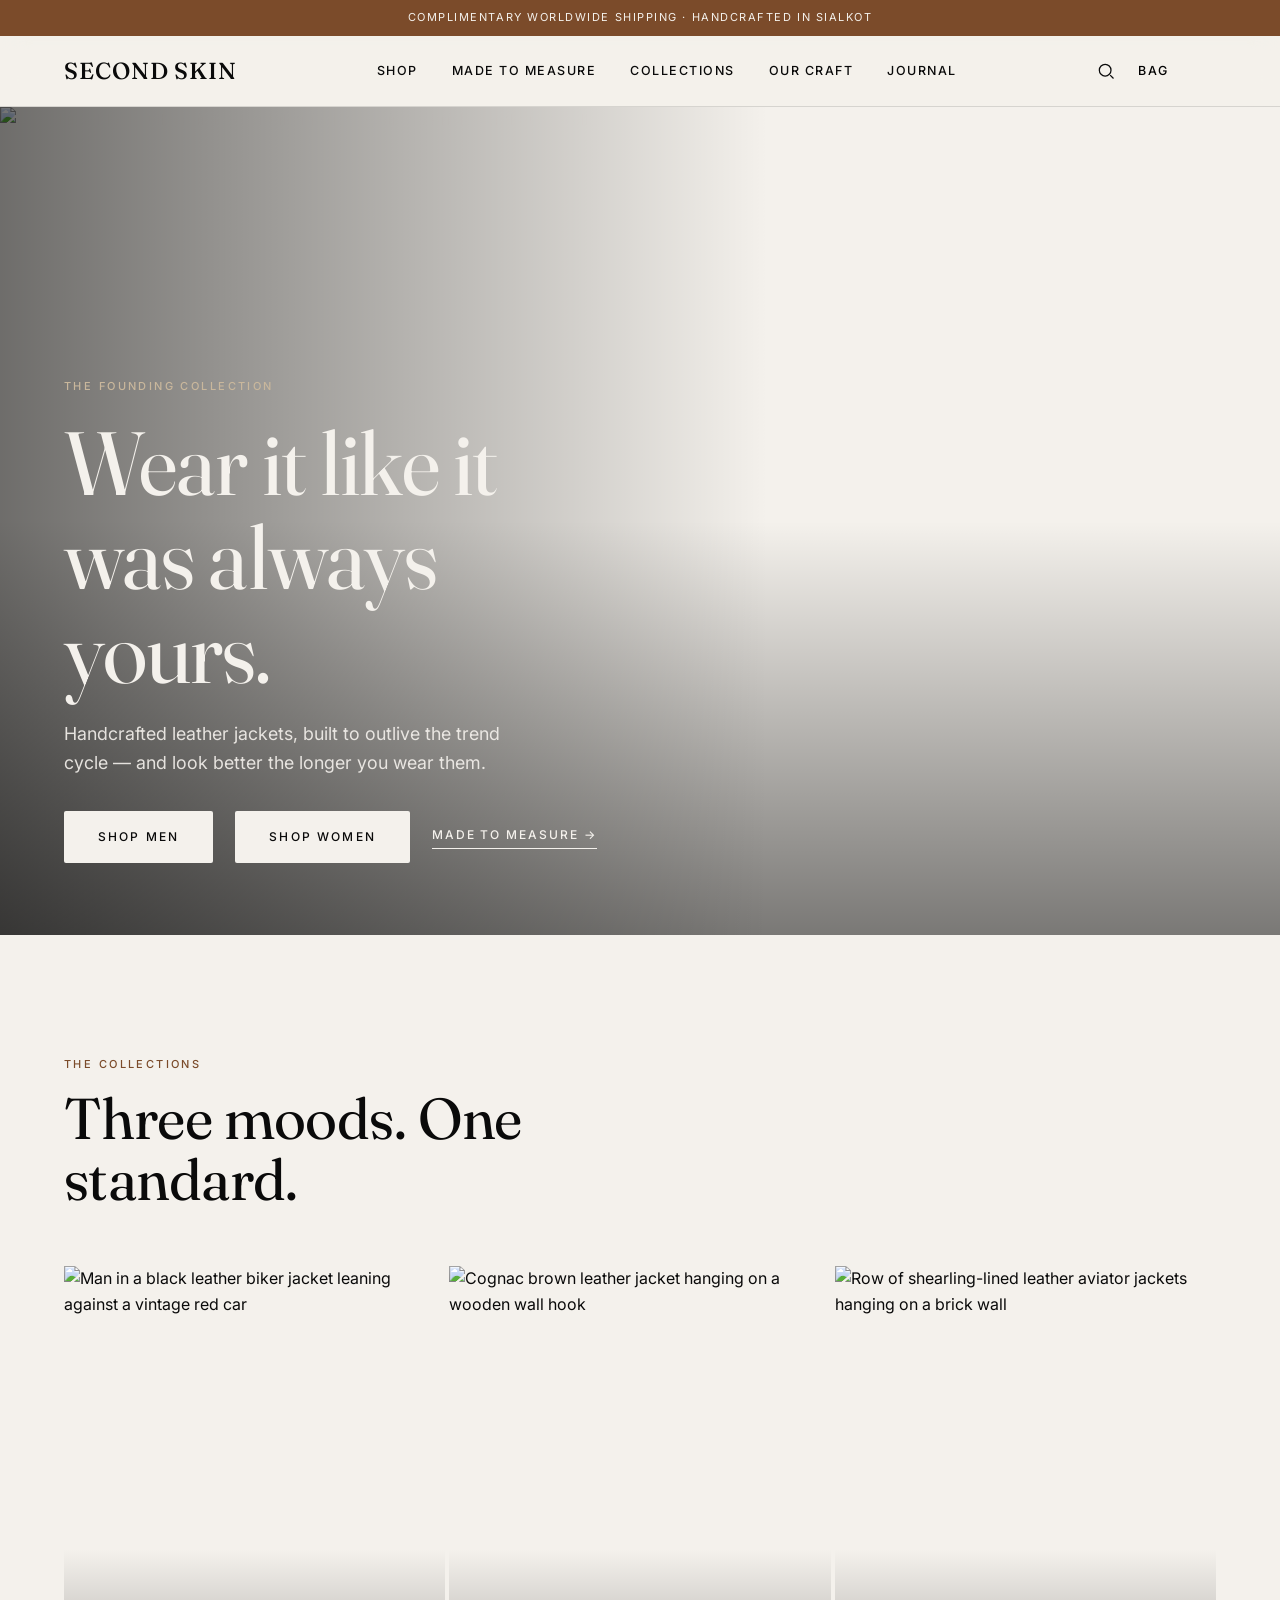
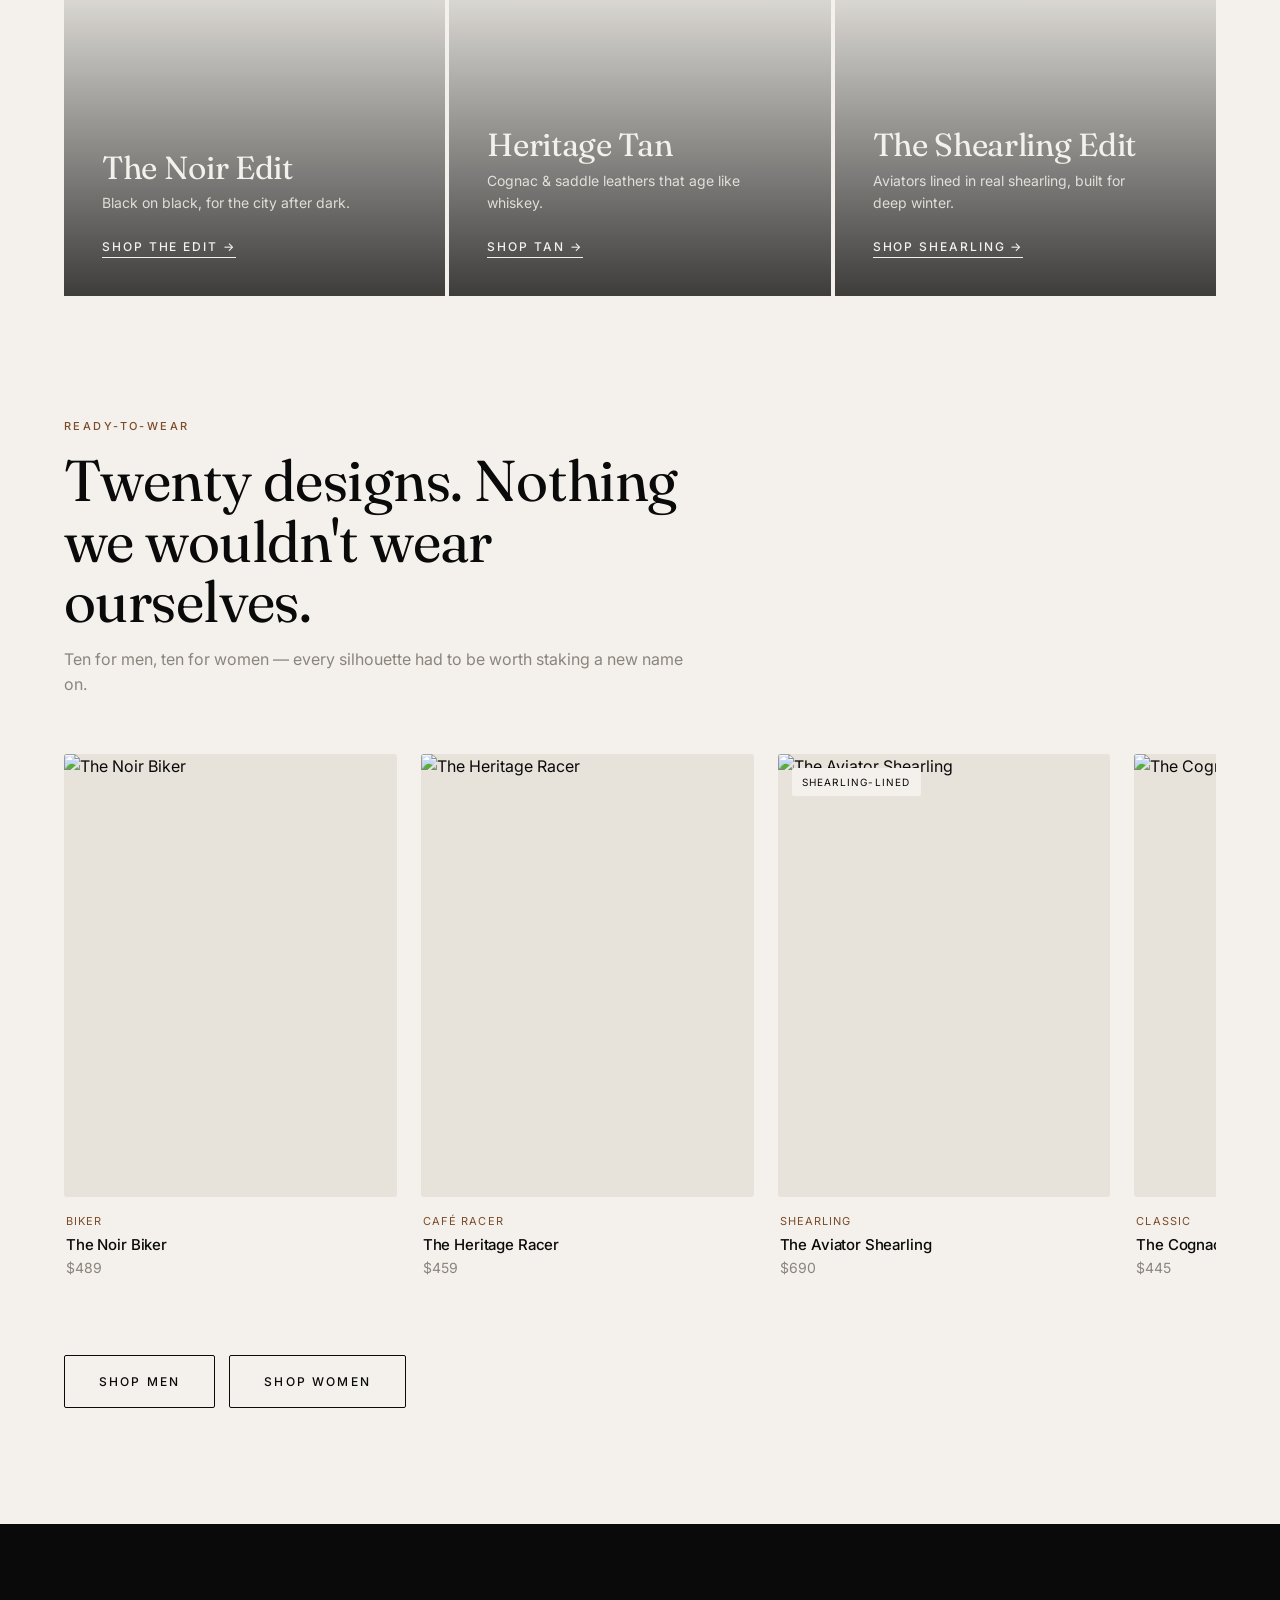
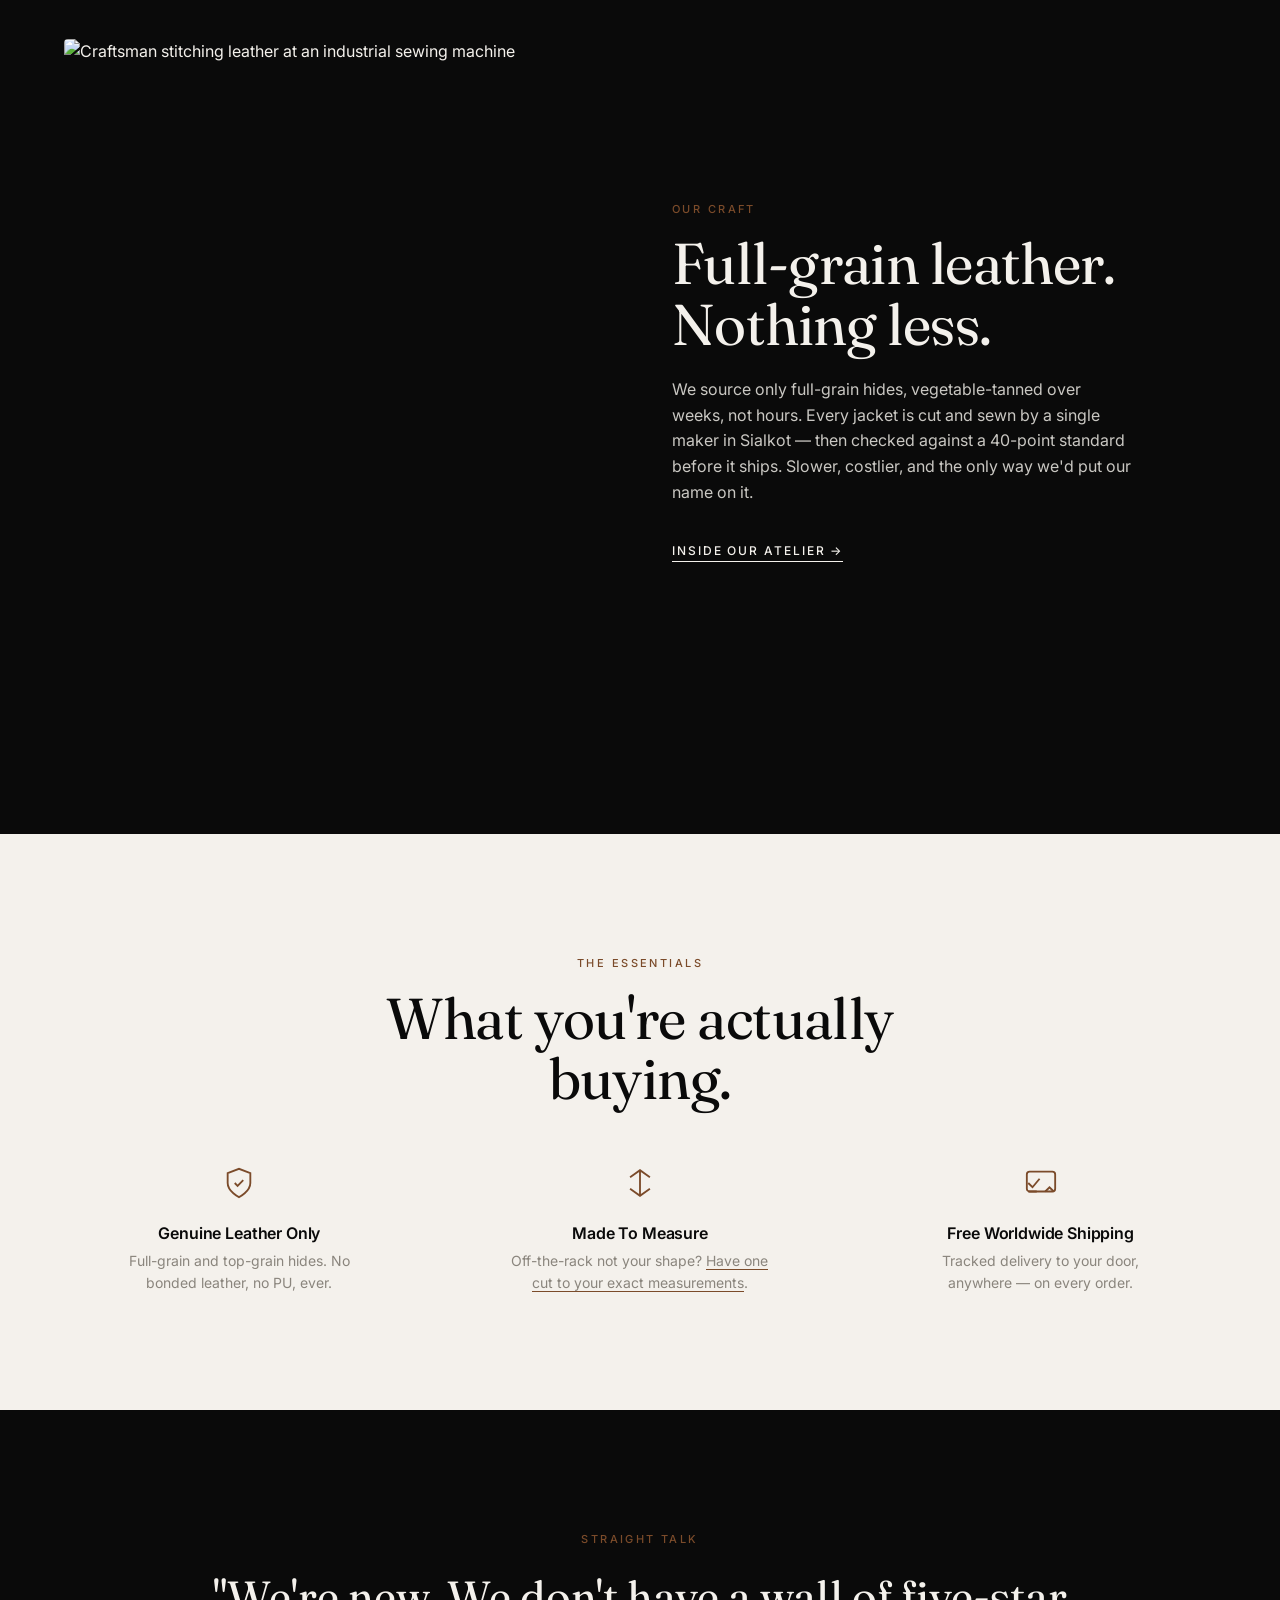
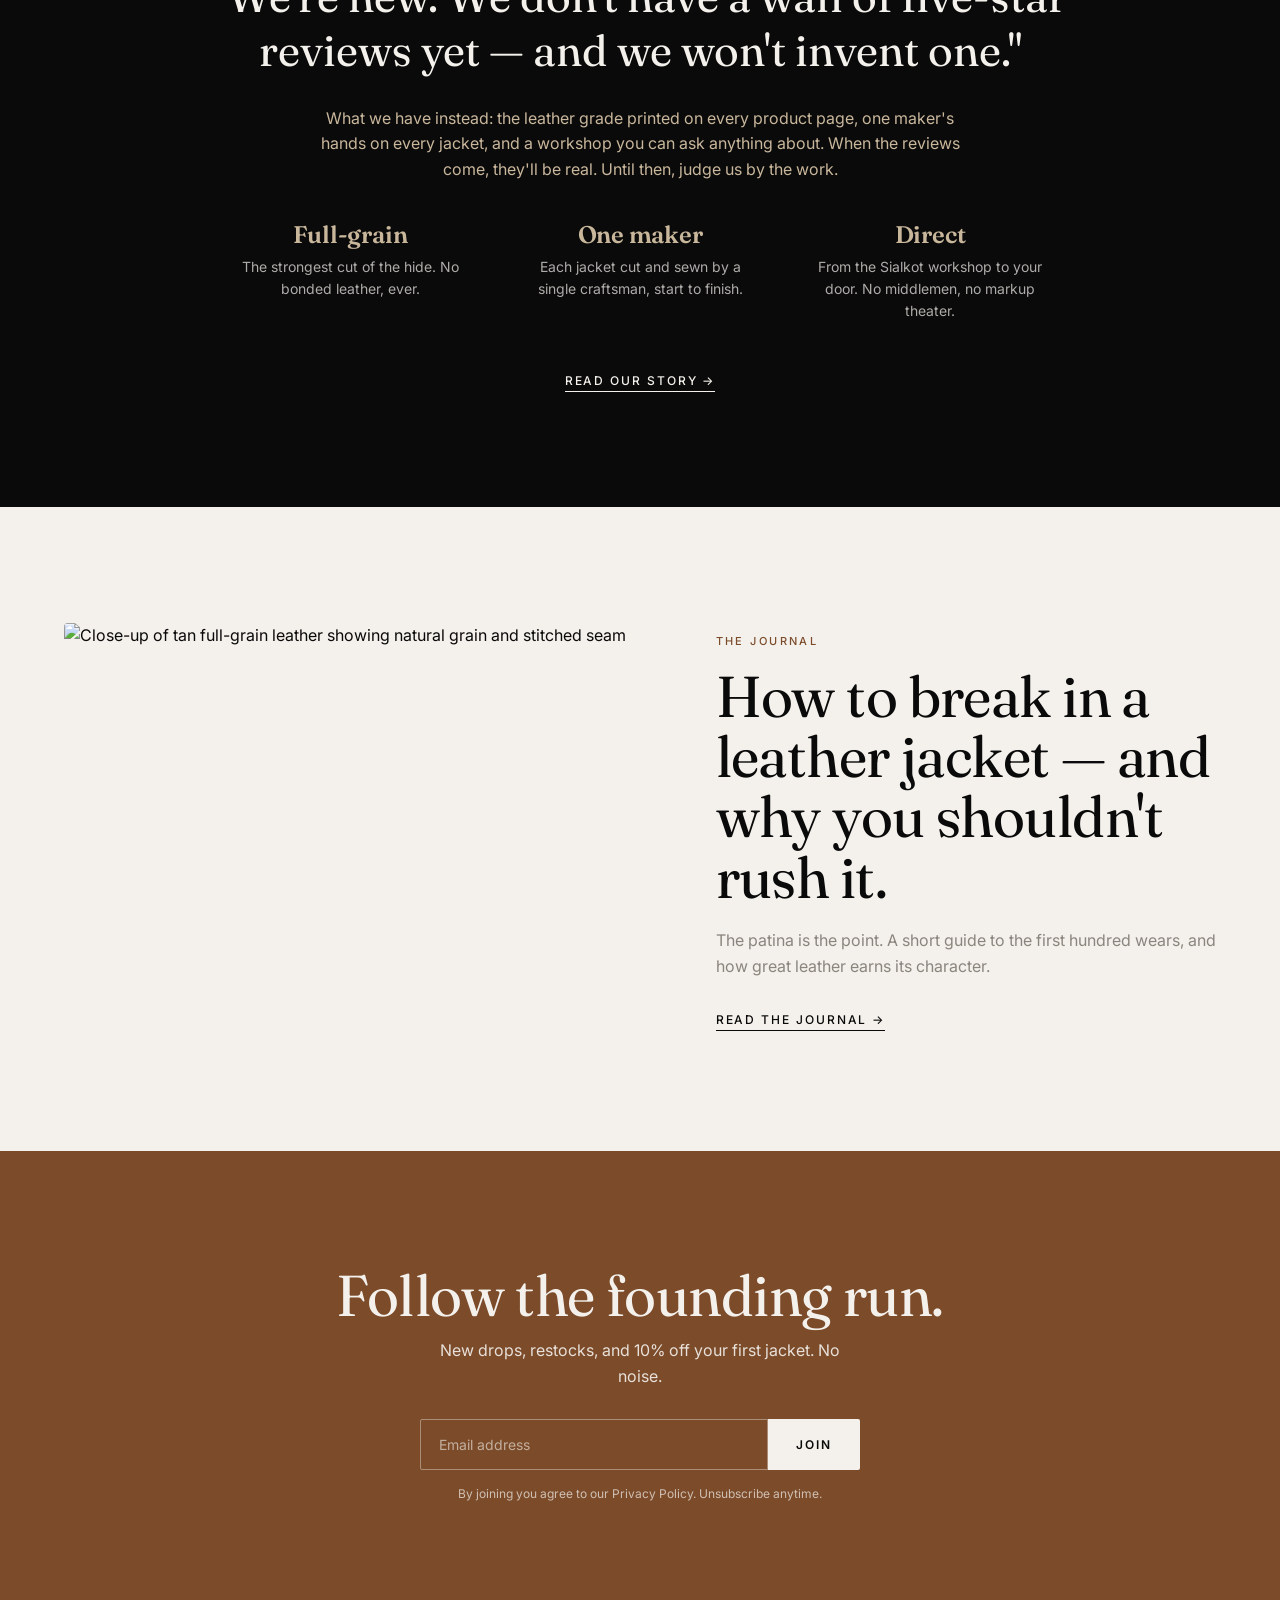
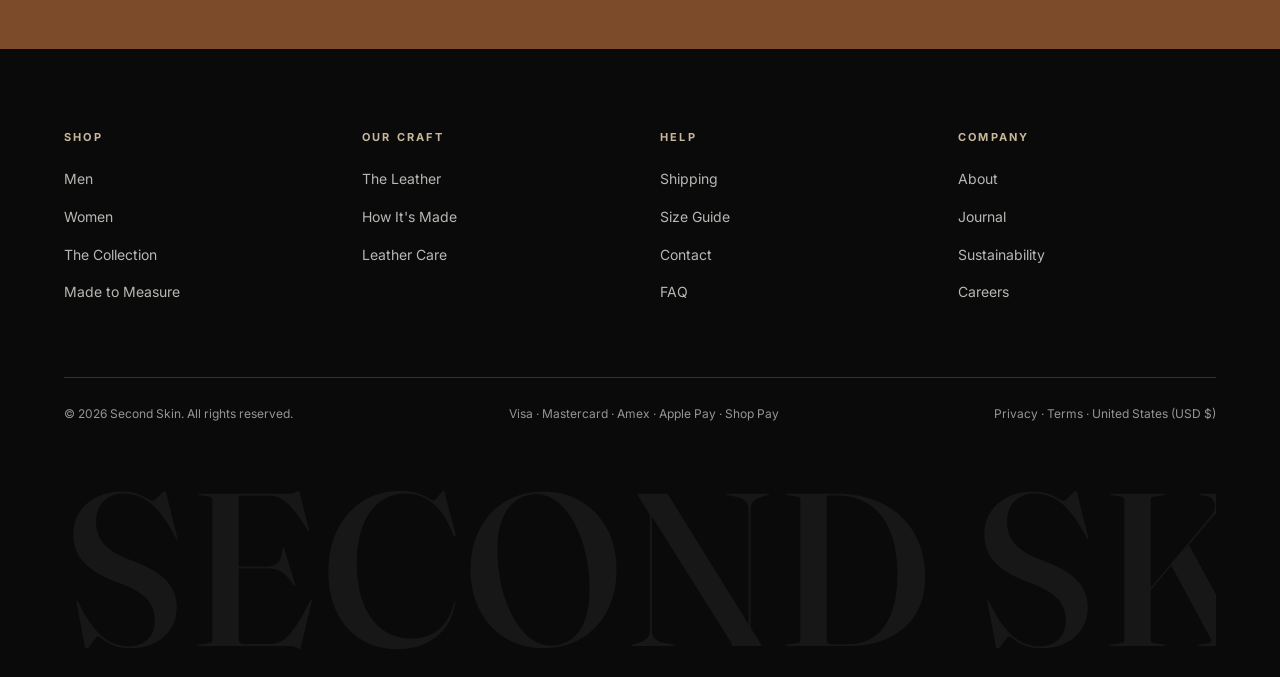
==== commit fc42c45e: "Expand catalog to 20 designs (10 men / 10 women); remove returns & repair policies Catalog: - 15 new" ====
--- a/index.html
+++ b/index.html
@@ -4,13 +4,13 @@
   <meta charset="UTF-8">
   <meta name="viewport" content="width=device-width, initial-scale=1.0">
   <title>Second Skin — Handcrafted Leather Jackets</title>
-  <meta name="description" content="Second Skin makes handcrafted, full-grain leather jackets built to outlive the trend cycle. The Founding Five launch capsule — plus made-to-measure. Free shipping, 30-day returns, lifetime repair.">
+  <meta name="description" content="Second Skin makes handcrafted, genuine leather jackets built to outlive the trend cycle. Twenty ready-to-wear designs for men and women, plus made-to-measure. Free worldwide shipping.">
   <link rel="canonical" href="https://aahad5555.github.io/Second-Skin/">
   <link rel="icon" href="data:image/svg+xml,%3Csvg xmlns='http://www.w3.org/2000/svg' viewBox='0 0 32 32'%3E%3Crect width='32' height='32' fill='%230A0A0A'/%3E%3Ctext x='16' y='22' font-family='Georgia,serif' font-size='16' fill='%23C9B79C' text-anchor='middle'%3ESS%3C/text%3E%3C/svg%3E">
   <meta property="og:type" content="website">
   <meta property="og:site_name" content="Second Skin">
   <meta property="og:title" content="Second Skin — Handcrafted Leather Jackets">
-  <meta property="og:description" content="Full-grain leather jackets built to outlive the trend cycle. The Founding Five launch capsule, plus made-to-measure.">
+  <meta property="og:description" content="Genuine leather jackets built to outlive the trend cycle. Twenty ready-to-wear designs for men and women, plus made-to-measure.">
   <meta property="og:url" content="https://aahad5555.github.io/Second-Skin/">
   <meta property="og:image" content="https://images.unsplash.com/photo-1551028719-00167b16eac5?auto=format&fit=crop&w=1200&q=80">
   <meta name="twitter:card" content="summary_large_image">
@@ -32,8 +32,9 @@
       <h1 class="display">Wear it like it<br>was always yours.</h1>
       <p>Handcrafted leather jackets, built to outlive the trend cycle — and look better the longer you wear them.</p>
       <div class="hero-ctas">
-        <a href="shop.html" class="btn btn-light">Shop The Founding Five</a>
-        <a href="custom.html" class="link-underline" style="color:var(--bone)">Or Have One Made To Measure →</a>
+        <a href="shop.html?g=Men" class="btn btn-light">Shop Men</a>
+        <a href="shop.html?g=Women" class="btn btn-light">Shop Women</a>
+        <a href="custom.html" class="link-underline" style="color:var(--bone)">Made To Measure →</a>
       </div>
     </div>
   </section>
@@ -72,16 +73,17 @@
     </div>
   </section>
 
-  <!-- THE FOUNDING FIVE RAIL -->
+  <!-- READY-TO-WEAR RAIL -->
   <section class="section" style="padding-top:0;">
     <div class="section-head reveal">
-      <span class="eyebrow">The Founding Five</span>
-      <h2 class="h2">Five jackets. Nothing we wouldn't wear ourselves.</h2>
-      <p class="muted" style="margin-top:14px;">We launched with five silhouettes instead of fifty — because every one had to be worth staking a new name on.</p>
+      <span class="eyebrow">Ready-To-Wear</span>
+      <h2 class="h2">Twenty designs. Nothing we wouldn't wear ourselves.</h2>
+      <p class="muted" style="margin-top:14px;">Ten for men, ten for women — every silhouette had to be worth staking a new name on.</p>
     </div>
     <div class="rail reveal" id="bestseller-rail"></div>
-    <div style="margin-top:40px;">
-      <a href="shop.html" class="btn btn-outline">Shop All Five</a>
+    <div style="margin-top:40px;display:flex;gap:14px;flex-wrap:wrap;">
+      <a href="shop.html?g=Men" class="btn btn-outline">Shop Men</a>
+      <a href="shop.html?g=Women" class="btn btn-outline">Shop Women</a>
     </div>
   </section>
 
@@ -94,7 +96,7 @@
       <div class="split-body reveal">
         <span class="eyebrow">Our Craft</span>
         <h2 class="h2" style="margin:14px 0;">Full-grain leather.<br>Nothing less.</h2>
-        <p>We source only full-grain hides, vegetable-tanned over weeks, not hours. Every jacket is cut and sewn by a single maker in Sialkot — then checked against a 40-point standard before it ships. This is why we offer free repairs for life.</p>
+        <p>We source only full-grain hides, vegetable-tanned over weeks, not hours. Every jacket is cut and sewn by a single maker in Sialkot — then checked against a 40-point standard before it ships. Slower, costlier, and the only way we'd put our name on it.</p>
         <a href="craft.html" class="link-underline" style="color:var(--bone)">Inside Our Atelier →</a>
       </div>
     </div>
@@ -103,14 +105,14 @@
   <!-- REASSURANCE -->
   <section class="section">
     <div class="section-head center reveal">
-      <span class="eyebrow">Zero-Risk By Design</span>
-      <h2 class="h2">Policies with teeth.</h2>
+      <span class="eyebrow">The Essentials</span>
+      <h2 class="h2">What you're actually buying.</h2>
     </div>
     <div class="reassure">
       <div class="item reveal">
-        <svg viewBox="0 0 24 24"><path d="M3 12l3 3 5-6m4 9l3-3 3 3M3 18h6"/><rect x="2" y="4" width="20" height="14" rx="2"/></svg>
-        <h3>Free 30-Day Returns</h3>
-        <p>Try it at home. Send it back free if it's not the one.</p>
+        <svg viewBox="0 0 24 24"><path d="M12 22s8-4 8-10V5l-8-3-8 3v7c0 6 8 10 8 10z"/><path d="M9 12l2 2 4-4"/></svg>
+        <h3>Genuine Leather Only</h3>
+        <p>Full-grain and top-grain hides. No bonded leather, no PU, ever.</p>
       </div>
       <div class="item reveal">
         <svg viewBox="0 0 24 24"><path d="M12 3v18M5 8l7-5 7 5M5 16l7 5 7-5"/></svg>
@@ -118,9 +120,9 @@
         <p>Off-the-rack not your shape? <a href="custom.html" style="border-bottom:1px solid var(--cognac)">Have one cut to your exact measurements</a>.</p>
       </div>
       <div class="item reveal">
-        <svg viewBox="0 0 24 24"><path d="M12 22s8-4 8-10V5l-8-3-8 3v7c0 6 8 10 8 10z"/><path d="M9 12l2 2 4-4"/></svg>
-        <h3>Lifetime Repair</h3>
-        <p>Zips, seams, hardware — we mend it free, forever.</p>
+        <svg viewBox="0 0 24 24"><path d="M3 12l3 3 5-6m4 9l3-3 3 3M3 18h6"/><rect x="2" y="4" width="20" height="14" rx="2"/></svg>
+        <h3>Free Worldwide Shipping</h3>
+        <p>Tracked delivery to your door, anywhere — on every order.</p>
       </div>
     </div>
   </section>
@@ -129,11 +131,11 @@
   <section class="section dark center">
     <span class="eyebrow reveal">Straight Talk</span>
     <blockquote class="proof-quote reveal" style="margin-top:18px;">"We're new. We don't have a wall of five-star reviews yet — and we won't invent one."</blockquote>
-    <p class="muted reveal" style="max-width:640px;margin:0 auto 40px;">What we have instead: the leather grade printed on every product page, one maker's hands on every jacket, and policies we can't afford to break — free returns and lifetime repair. When the reviews come, they'll be real. Until then, judge us by the work.</p>
+    <p class="muted reveal" style="max-width:640px;margin:0 auto 40px;">What we have instead: the leather grade printed on every product page, one maker's hands on every jacket, and a workshop you can ask anything about. When the reviews come, they'll be real. Until then, judge us by the work.</p>
     <div class="reassure reveal" style="max-width:820px;margin:0 auto;">
       <div class="item"><h3 style="color:var(--sand);font-family:var(--serif);font-size:1.5rem;">Full-grain</h3><p style="color:rgba(244,241,236,.7)">The strongest cut of the hide. No bonded leather, ever.</p></div>
       <div class="item"><h3 style="color:var(--sand);font-family:var(--serif);font-size:1.5rem;">One maker</h3><p style="color:rgba(244,241,236,.7)">Each jacket cut and sewn by a single craftsman, start to finish.</p></div>
-      <div class="item"><h3 style="color:var(--sand);font-family:var(--serif);font-size:1.5rem;">For life</h3><p style="color:rgba(244,241,236,.7)">Free repair on every jacket we ever make. That's the deal.</p></div>
+      <div class="item"><h3 style="color:var(--sand);font-family:var(--serif);font-size:1.5rem;">Direct</h3><p style="color:rgba(244,241,236,.7)">From the Sialkot workshop to your door. No middlemen, no markup theater.</p></div>
     </div>
     <p style="margin-top:44px;"><a href="craft.html" class="link-underline reveal" style="color:var(--bone)">Read Our Story →</a></p>
   </section>
@@ -172,7 +174,9 @@
   <script>
     document.addEventListener("DOMContentLoaded", () => {
       const rail = document.getElementById("bestseller-rail");
-      rail.innerHTML = PRODUCTS.map(productCardHTML).join("");
+      const men = PRODUCTS.filter(p => p.gender === "Men").slice(0, 4);
+      const women = PRODUCTS.filter(p => p.gender === "Women").slice(0, 4);
+      rail.innerHTML = [...men, ...women].map(productCardHTML).join("");
     });
   </script>
 </body>
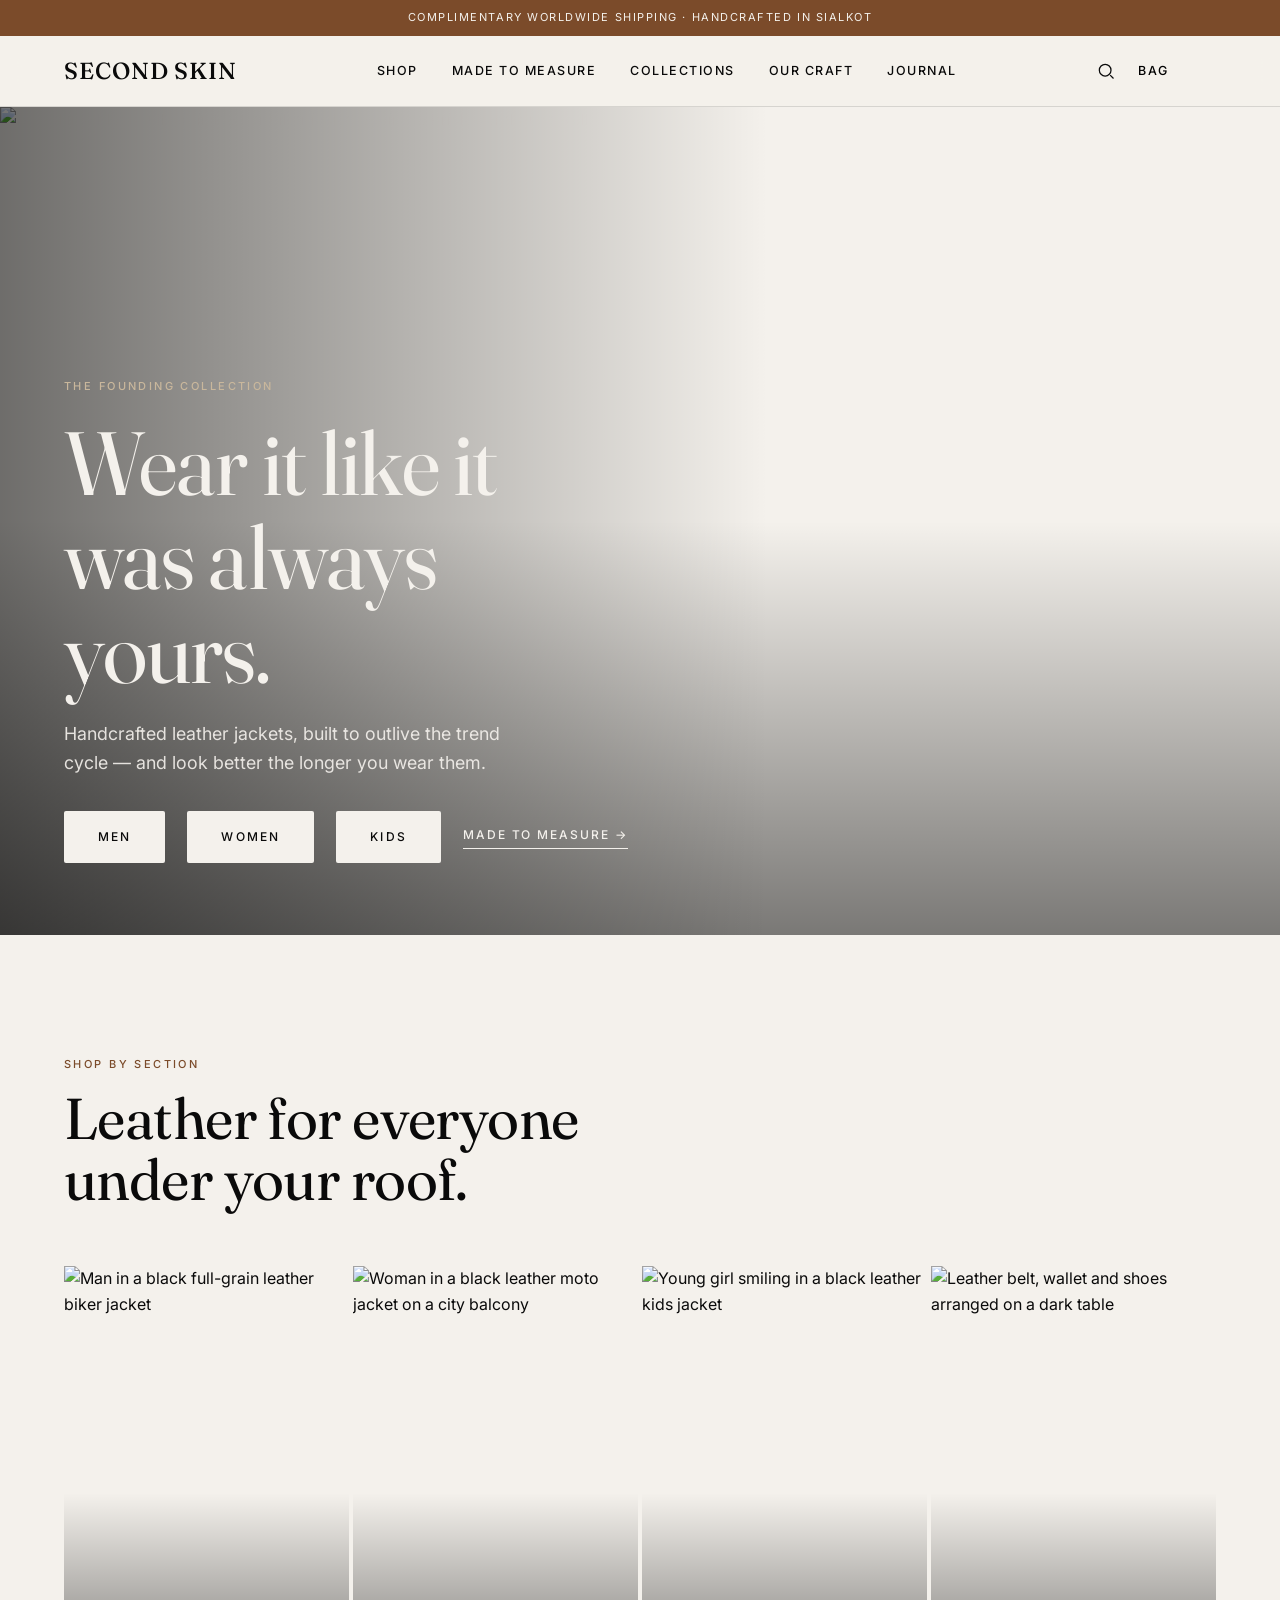
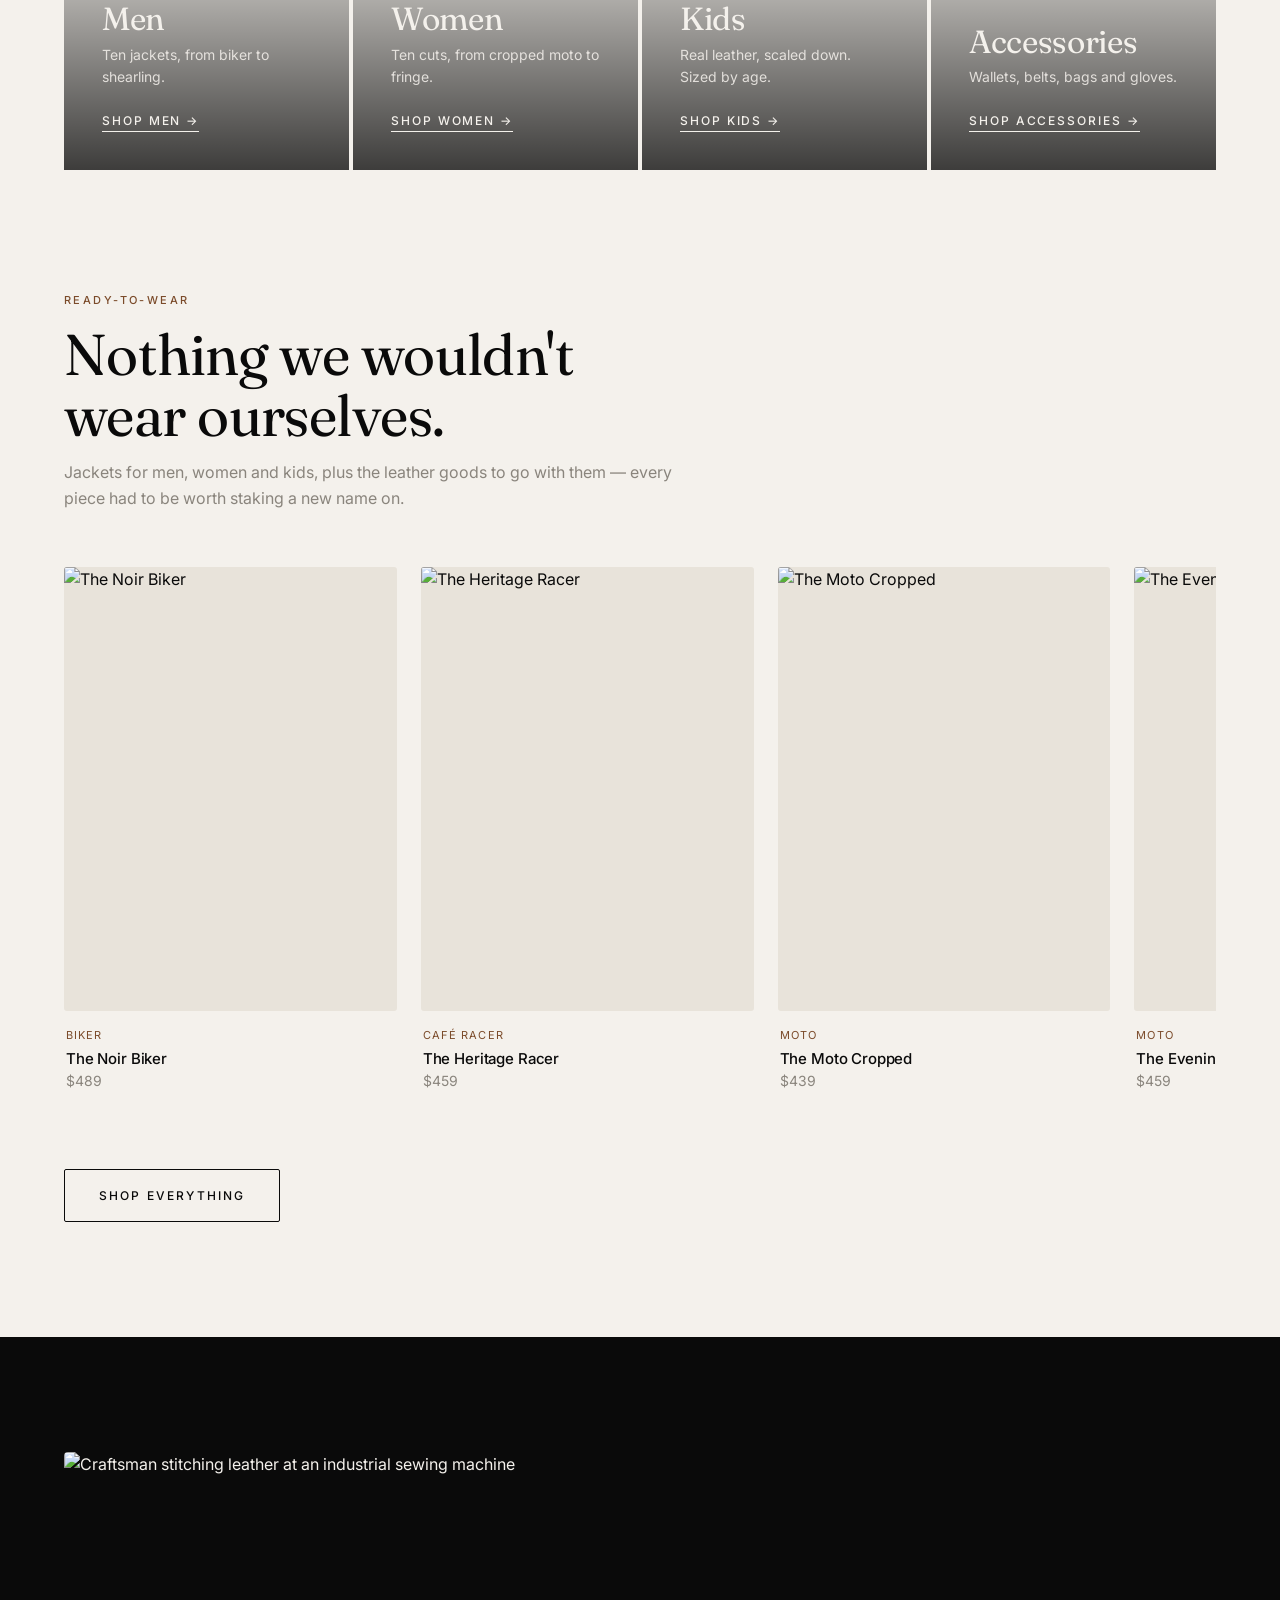
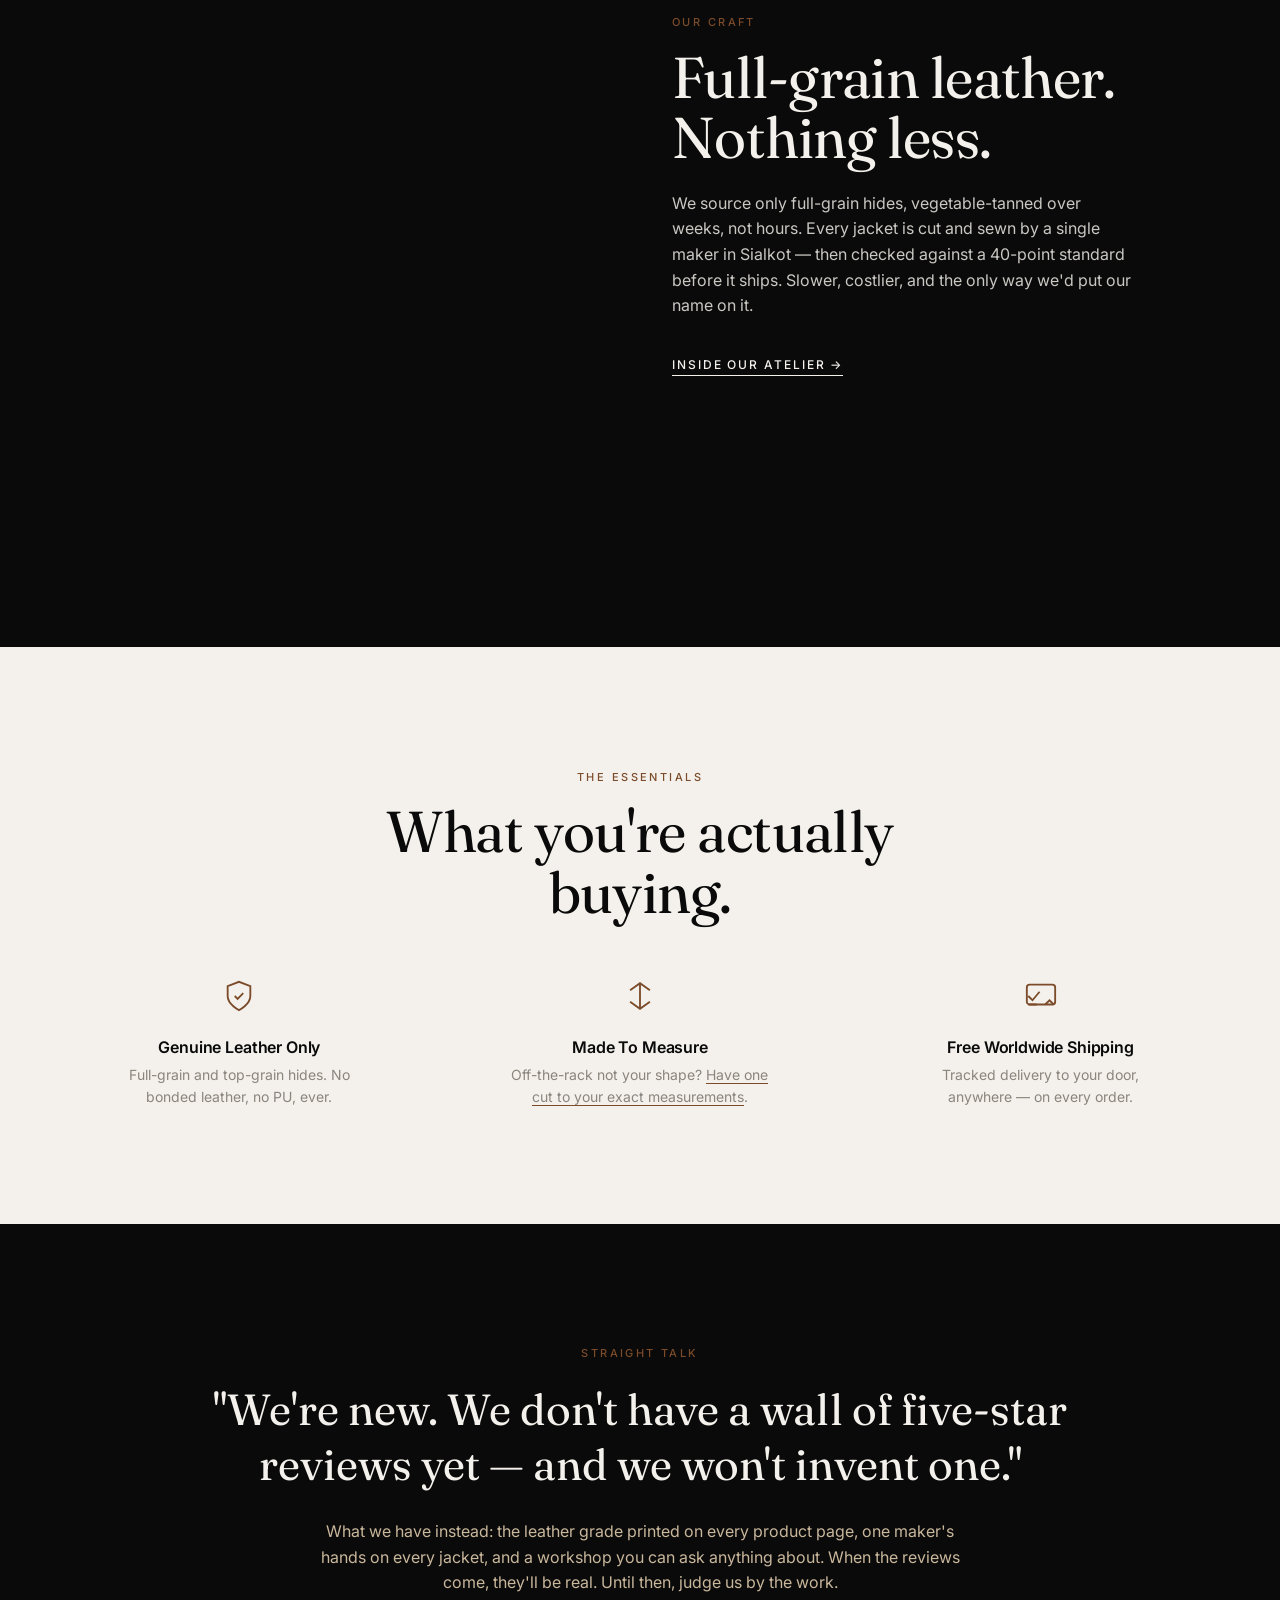
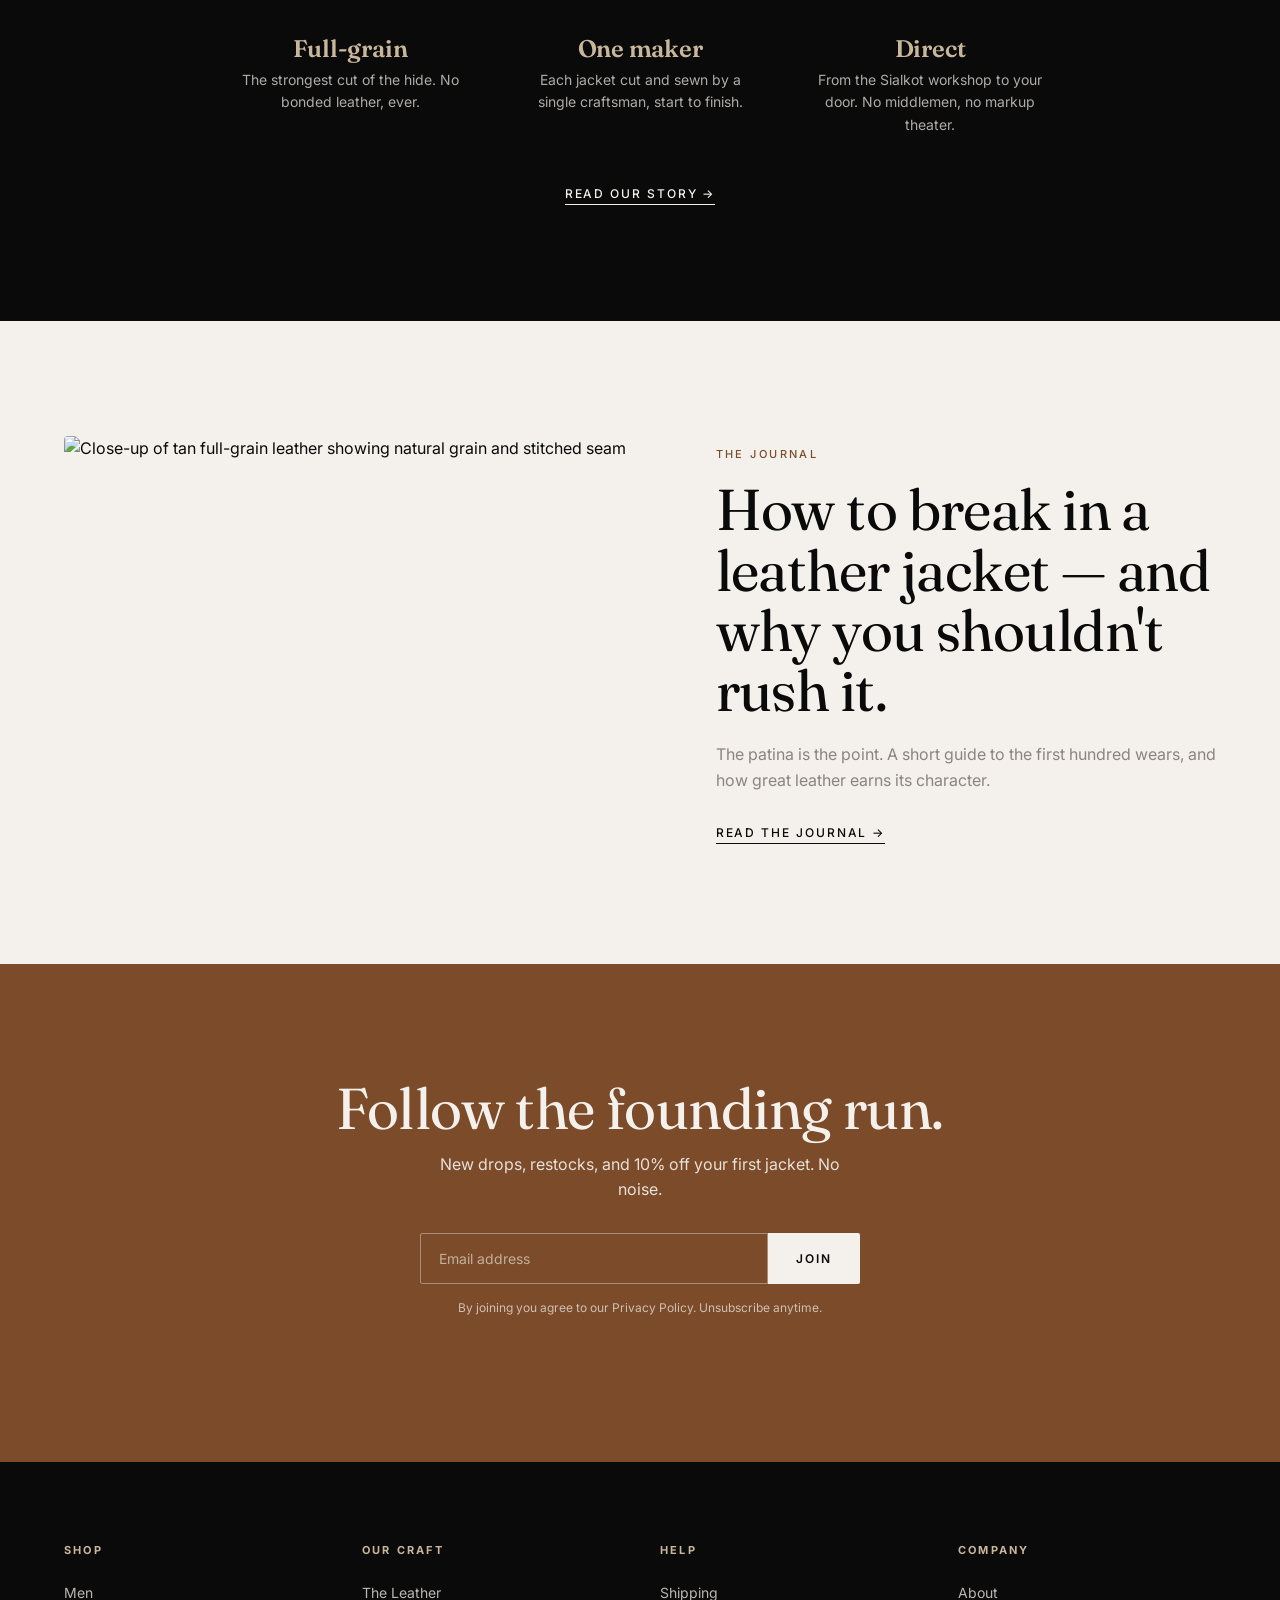
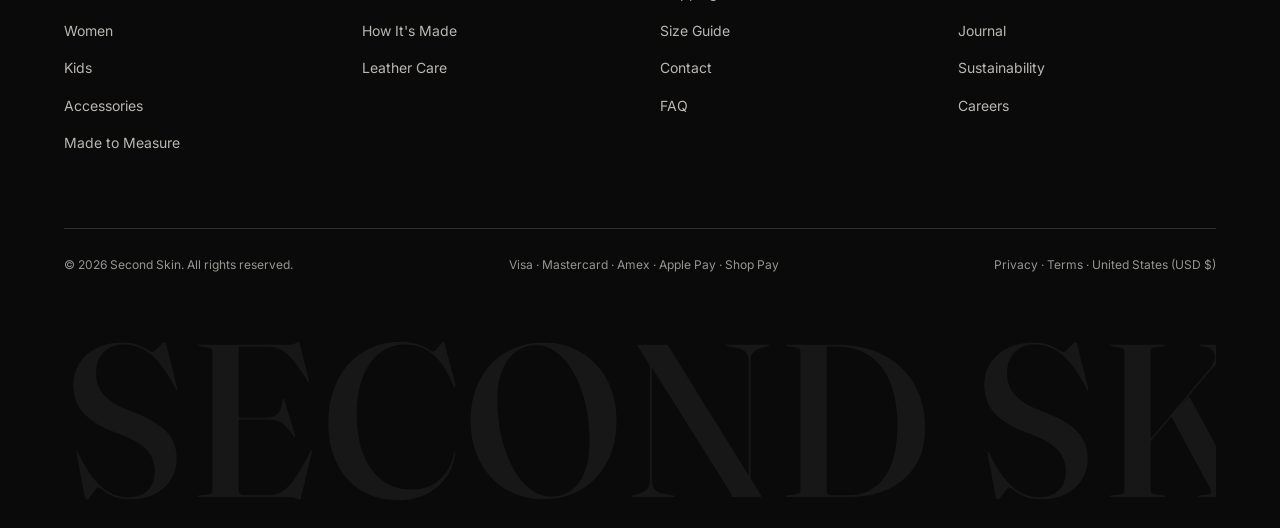
==== commit 9a3a5ce7: "Add Kids & Accessories sections; per-section sizing; gender-adaptive custom form Catalog (38 product" ====
--- a/index.html
+++ b/index.html
@@ -4,13 +4,13 @@
   <meta charset="UTF-8">
   <meta name="viewport" content="width=device-width, initial-scale=1.0">
   <title>Second Skin — Handcrafted Leather Jackets</title>
-  <meta name="description" content="Second Skin makes handcrafted, genuine leather jackets built to outlive the trend cycle. Twenty ready-to-wear designs for men and women, plus made-to-measure. Free worldwide shipping.">
+  <meta name="description" content="Second Skin makes handcrafted, genuine leather jackets for men, women and kids — plus wallets, belts, bags and gloves. Ready-to-wear or made-to-measure. Free worldwide shipping.">
   <link rel="canonical" href="https://aahad5555.github.io/Second-Skin/">
   <link rel="icon" href="data:image/svg+xml,%3Csvg xmlns='http://www.w3.org/2000/svg' viewBox='0 0 32 32'%3E%3Crect width='32' height='32' fill='%230A0A0A'/%3E%3Ctext x='16' y='22' font-family='Georgia,serif' font-size='16' fill='%23C9B79C' text-anchor='middle'%3ESS%3C/text%3E%3C/svg%3E">
   <meta property="og:type" content="website">
   <meta property="og:site_name" content="Second Skin">
   <meta property="og:title" content="Second Skin — Handcrafted Leather Jackets">
-  <meta property="og:description" content="Genuine leather jackets built to outlive the trend cycle. Twenty ready-to-wear designs for men and women, plus made-to-measure.">
+  <meta property="og:description" content="Genuine leather for men, women and kids — jackets, wallets, belts, bags and gloves. Ready-to-wear or made-to-measure.">
   <meta property="og:url" content="https://aahad5555.github.io/Second-Skin/">
   <meta property="og:image" content="https://images.unsplash.com/photo-1551028719-00167b16eac5?auto=format&fit=crop&w=1200&q=80">
   <meta name="twitter:card" content="summary_large_image">
@@ -32,42 +32,51 @@
       <h1 class="display">Wear it like it<br>was always yours.</h1>
       <p>Handcrafted leather jackets, built to outlive the trend cycle — and look better the longer you wear them.</p>
       <div class="hero-ctas">
-        <a href="shop.html?g=Men" class="btn btn-light">Shop Men</a>
-        <a href="shop.html?g=Women" class="btn btn-light">Shop Women</a>
+        <a href="shop.html?g=Men" class="btn btn-light">Men</a>
+        <a href="shop.html?g=Women" class="btn btn-light">Women</a>
+        <a href="shop.html?g=Kids" class="btn btn-light">Kids</a>
         <a href="custom.html" class="link-underline" style="color:var(--bone)">Made To Measure →</a>
       </div>
     </div>
   </section>
 
-  <!-- FEATURED COLLECTIONS -->
+  <!-- SHOP BY SECTION -->
   <section class="section">
     <div class="section-head reveal">
-      <span class="eyebrow">The Collections</span>
-      <h2 class="h2">Three moods. One standard.</h2>
+      <span class="eyebrow">Shop By Section</span>
+      <h2 class="h2">Leather for everyone under your roof.</h2>
     </div>
-    <div class="collections">
-      <a class="collection-card reveal" href="collections.html#noir">
-        <img src="https://images.unsplash.com/photo-1520975661595-6453be3f7070?auto=format&fit=crop&w=900&q=80" alt="Man in a black leather biker jacket leaning against a vintage red car">
+    <div class="collections four">
+      <a class="collection-card reveal" href="shop.html?g=Men">
+        <img src="https://images.unsplash.com/photo-1675877879221-871aa9f7c314?auto=format&fit=crop&w=800&q=80" alt="Man in a black full-grain leather biker jacket">
         <div class="cc-body">
-          <h3 class="h3">The Noir Edit</h3>
-          <p>Black on black, for the city after dark.</p>
-          <span class="link-underline" style="color:var(--bone)">Shop The Edit →</span>
+          <h3 class="h3">Men</h3>
+          <p>Ten jackets, from biker to shearling.</p>
+          <span class="link-underline" style="color:var(--bone)">Shop Men →</span>
         </div>
       </a>
-      <a class="collection-card reveal" href="collections.html#tan">
-        <img src="https://images.unsplash.com/photo-1623854156816-4c4fc355ffc7?auto=format&fit=crop&w=900&q=80" alt="Cognac brown leather jacket hanging on a wooden wall hook">
+      <a class="collection-card reveal" href="shop.html?g=Women">
+        <img src="https://images.unsplash.com/photo-1648135141805-f754072c7328?auto=format&fit=crop&w=800&q=80" alt="Woman in a black leather moto jacket on a city balcony">
         <div class="cc-body">
-          <h3 class="h3">Heritage Tan</h3>
-          <p>Cognac &amp; saddle leathers that age like whiskey.</p>
-          <span class="link-underline" style="color:var(--bone)">Shop Tan →</span>
+          <h3 class="h3">Women</h3>
+          <p>Ten cuts, from cropped moto to fringe.</p>
+          <span class="link-underline" style="color:var(--bone)">Shop Women →</span>
         </div>
       </a>
-      <a class="collection-card reveal" href="collections.html#shearling">
-        <img src="https://images.unsplash.com/photo-1559551409-dadc959f76b8?auto=format&fit=crop&w=900&q=80" alt="Row of shearling-lined leather aviator jackets hanging on a brick wall">
+      <a class="collection-card reveal" href="shop.html?g=Kids">
+        <img src="https://images.unsplash.com/photo-1648009847493-db3a2f961bce?auto=format&fit=crop&w=800&q=80" alt="Young girl smiling in a black leather kids jacket">
         <div class="cc-body">
-          <h3 class="h3">The Shearling Edit</h3>
-          <p>Aviators lined in real shearling, built for deep winter.</p>
-          <span class="link-underline" style="color:var(--bone)">Shop Shearling →</span>
+          <h3 class="h3">Kids</h3>
+          <p>Real leather, scaled down. Sized by age.</p>
+          <span class="link-underline" style="color:var(--bone)">Shop Kids →</span>
+        </div>
+      </a>
+      <a class="collection-card reveal" href="shop.html?g=Accessories">
+        <img src="https://images.unsplash.com/photo-1637868796504-32f45a96d5a0?auto=format&fit=crop&w=800&q=80" alt="Leather belt, wallet and shoes arranged on a dark table">
+        <div class="cc-body">
+          <h3 class="h3">Accessories</h3>
+          <p>Wallets, belts, bags and gloves.</p>
+          <span class="link-underline" style="color:var(--bone)">Shop Accessories →</span>
         </div>
       </a>
     </div>
@@ -77,13 +86,12 @@
   <section class="section" style="padding-top:0;">
     <div class="section-head reveal">
       <span class="eyebrow">Ready-To-Wear</span>
-      <h2 class="h2">Twenty designs. Nothing we wouldn't wear ourselves.</h2>
-      <p class="muted" style="margin-top:14px;">Ten for men, ten for women — every silhouette had to be worth staking a new name on.</p>
+      <h2 class="h2">Nothing we wouldn't wear ourselves.</h2>
+      <p class="muted" style="margin-top:14px;">Jackets for men, women and kids, plus the leather goods to go with them — every piece had to be worth staking a new name on.</p>
     </div>
     <div class="rail reveal" id="bestseller-rail"></div>
     <div style="margin-top:40px;display:flex;gap:14px;flex-wrap:wrap;">
-      <a href="shop.html?g=Men" class="btn btn-outline">Shop Men</a>
-      <a href="shop.html?g=Women" class="btn btn-outline">Shop Women</a>
+      <a href="shop.html" class="btn btn-outline">Shop Everything</a>
     </div>
   </section>
 
@@ -174,9 +182,9 @@
   <script>
     document.addEventListener("DOMContentLoaded", () => {
       const rail = document.getElementById("bestseller-rail");
-      const men = PRODUCTS.filter(p => p.gender === "Men").slice(0, 4);
-      const women = PRODUCTS.filter(p => p.gender === "Women").slice(0, 4);
-      rail.innerHTML = [...men, ...women].map(productCardHTML).join("");
+      const pick = s => PRODUCTS.filter(p => p.section === s).slice(0, 2);
+      rail.innerHTML = [...pick("Men"), ...pick("Women"), ...pick("Kids"), ...pick("Accessories")]
+        .map(productCardHTML).join("");
     });
   </script>
 </body>
--- a/css/styles.css
+++ b/css/styles.css
@@ -196,6 +196,8 @@
 
 /* ---------- Collections (3 panels) ---------- */
 .collections { display: grid; grid-template-columns: repeat(3,1fr); gap: 4px; }
+.collections.four { grid-template-columns: repeat(4,1fr); }
+.collections.four .collection-card { min-height: 56vh; }
 .collection-card {
   position: relative; min-height: 70vh; overflow: hidden; display: flex; align-items: flex-end;
 }
@@ -393,11 +395,17 @@
   .editorial { grid-template-columns: 1fr; }
   .ugc { grid-template-columns: repeat(3,1fr); }
 }
+@media (max-width: 1024px) {
+  .collections.four { grid-template-columns: 1fr 1fr; }
+  .collections.four .collection-card { min-height: 44vh; }
+}
 @media (max-width: 860px) {
   .nav-links, .nav-actions .desktop-only { display: none; }
   .burger { display: flex; }
   .collections { grid-template-columns: 1fr; }
+  .collections.four { grid-template-columns: 1fr 1fr; }
   .collection-card { min-height: 56vh; }
+  .collections.four .collection-card { min-height: 38vh; }
   .split { grid-template-columns: 1fr; }
   .reassure { grid-template-columns: 1fr; gap: 40px; }
   .footer-cols { grid-template-columns: 1fr 1fr; }
